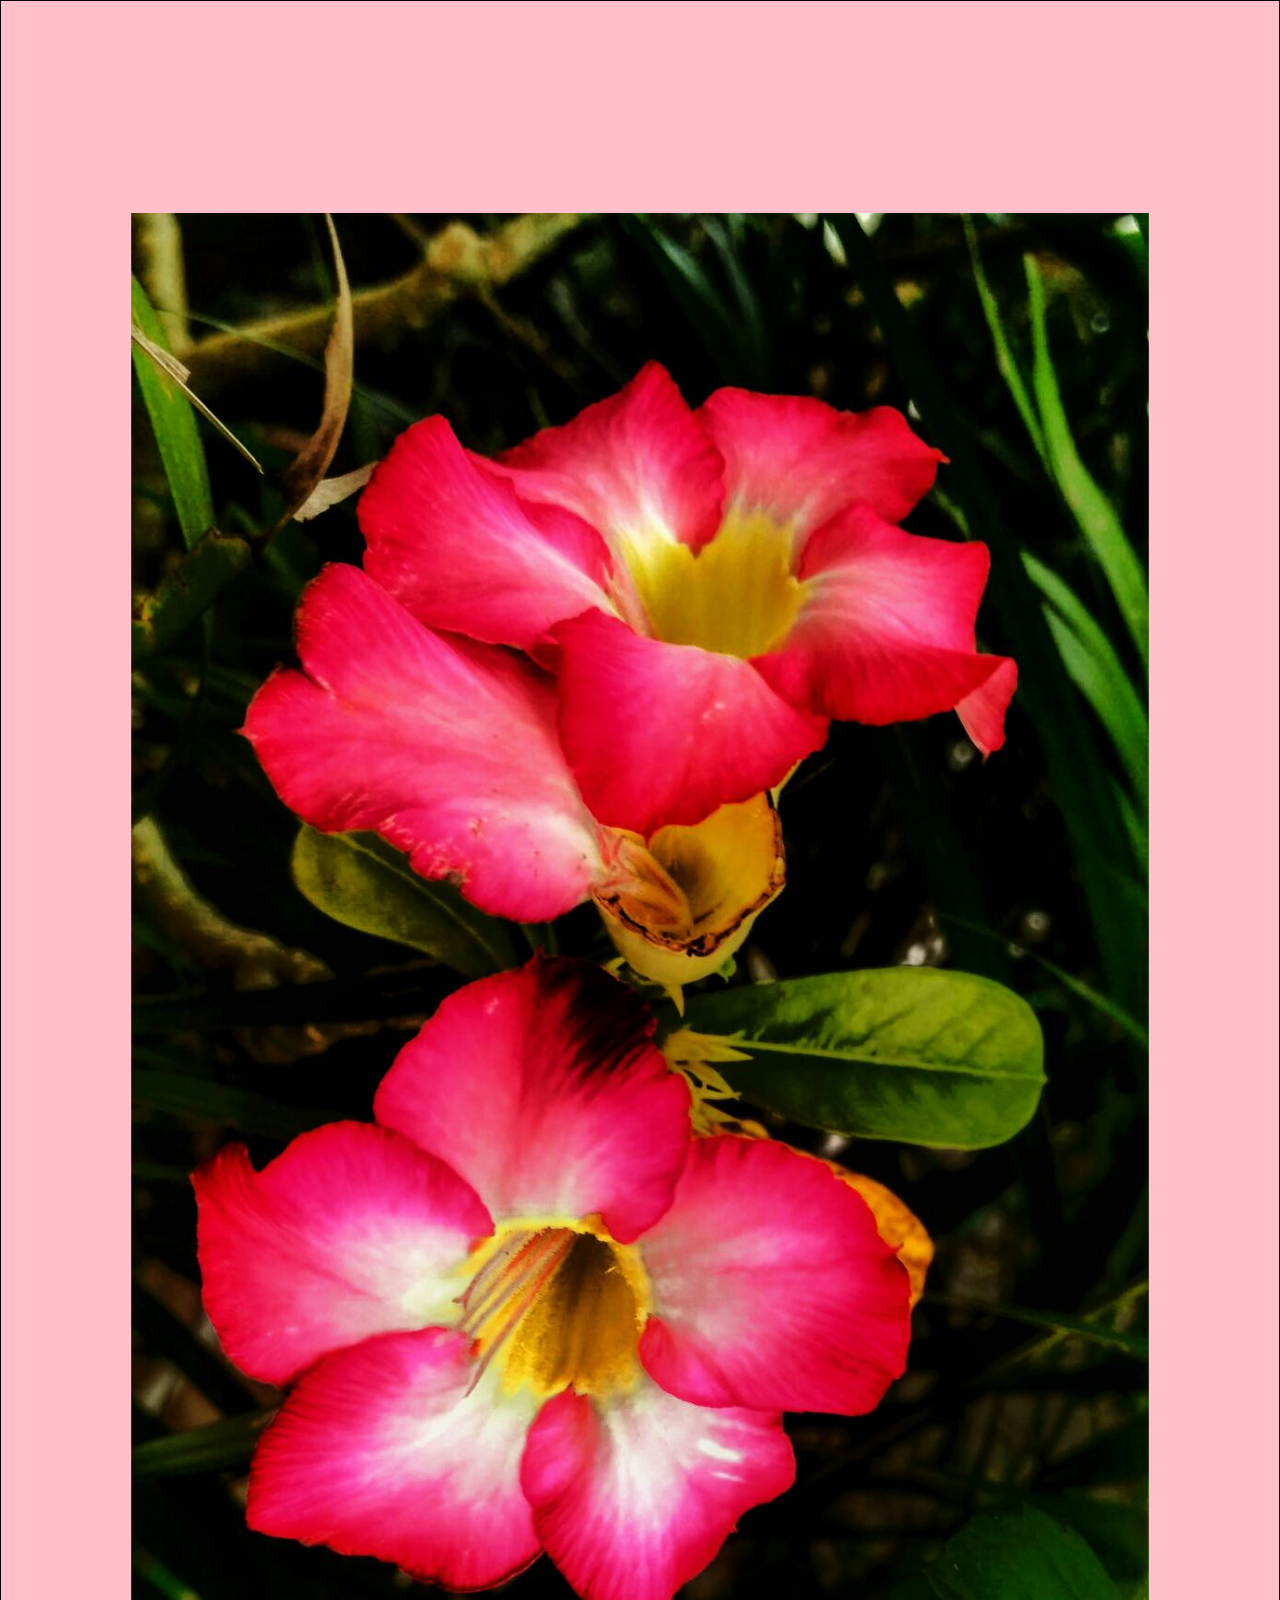
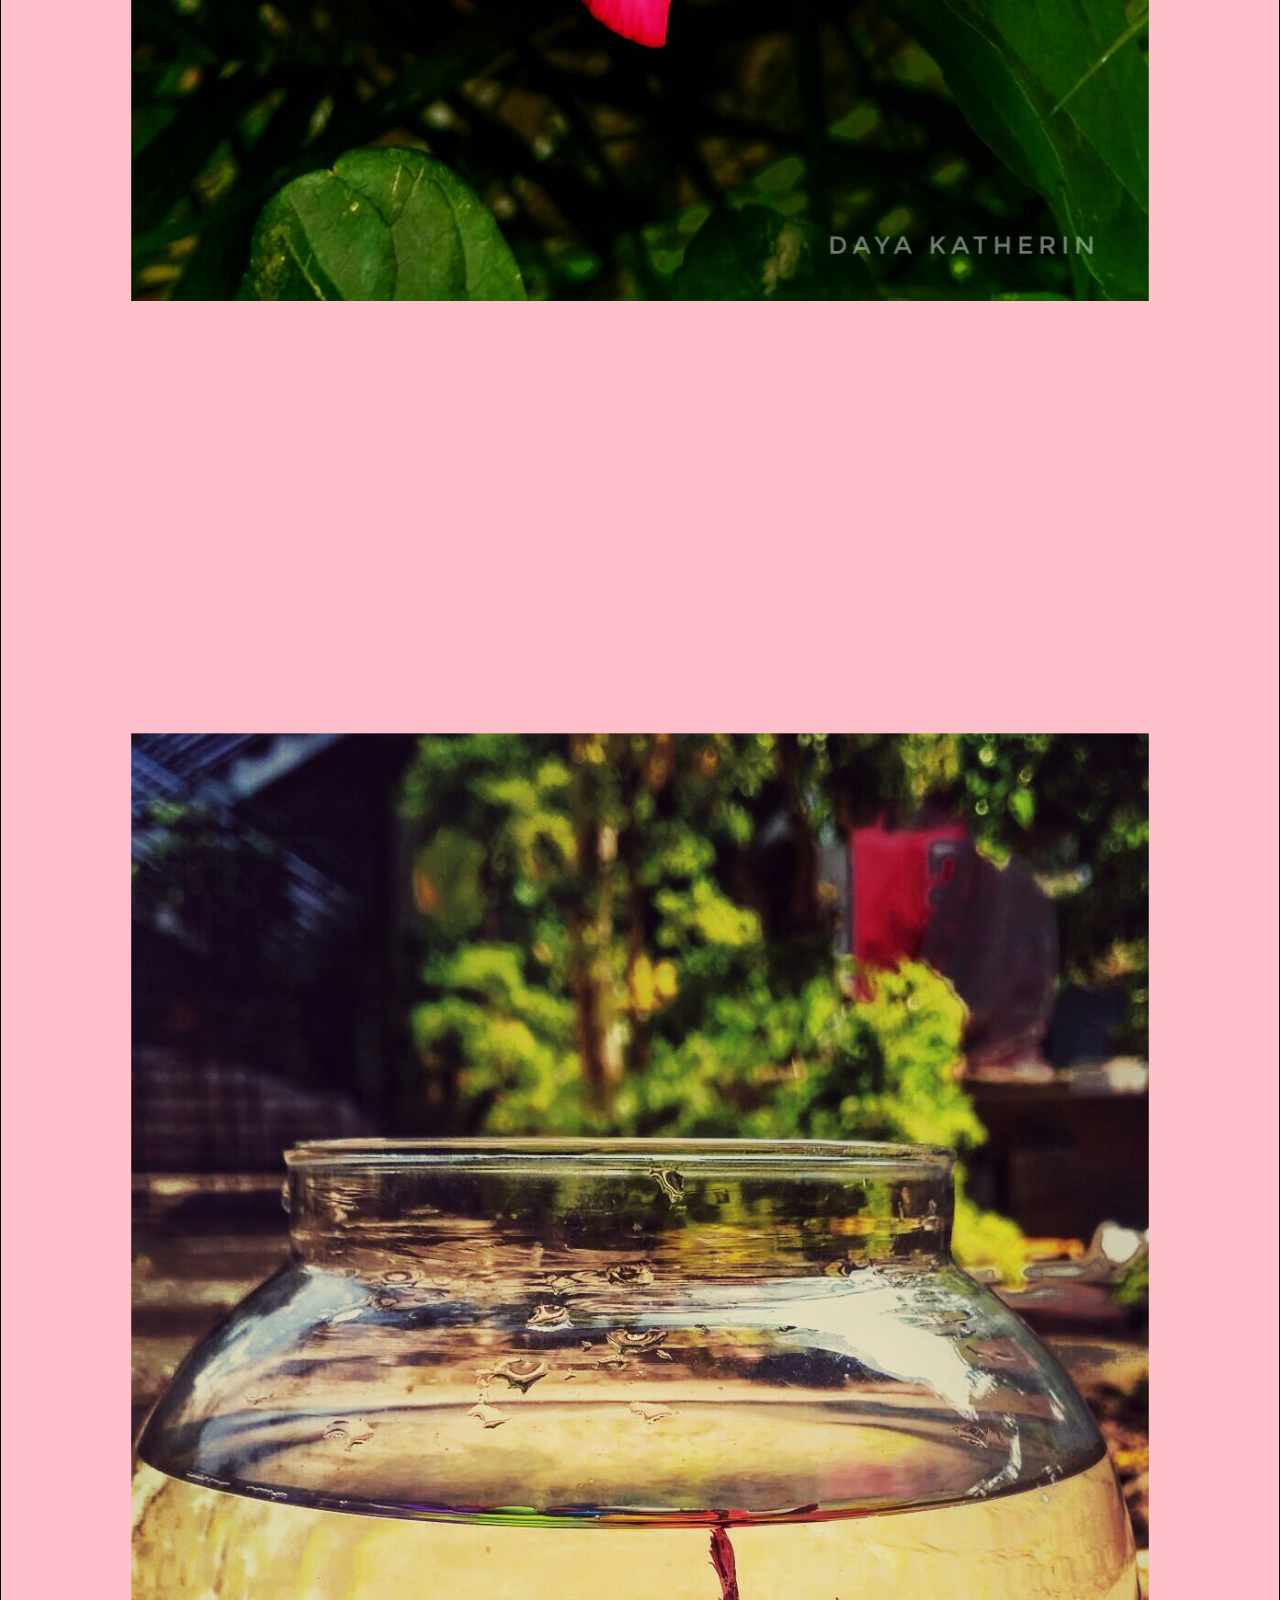
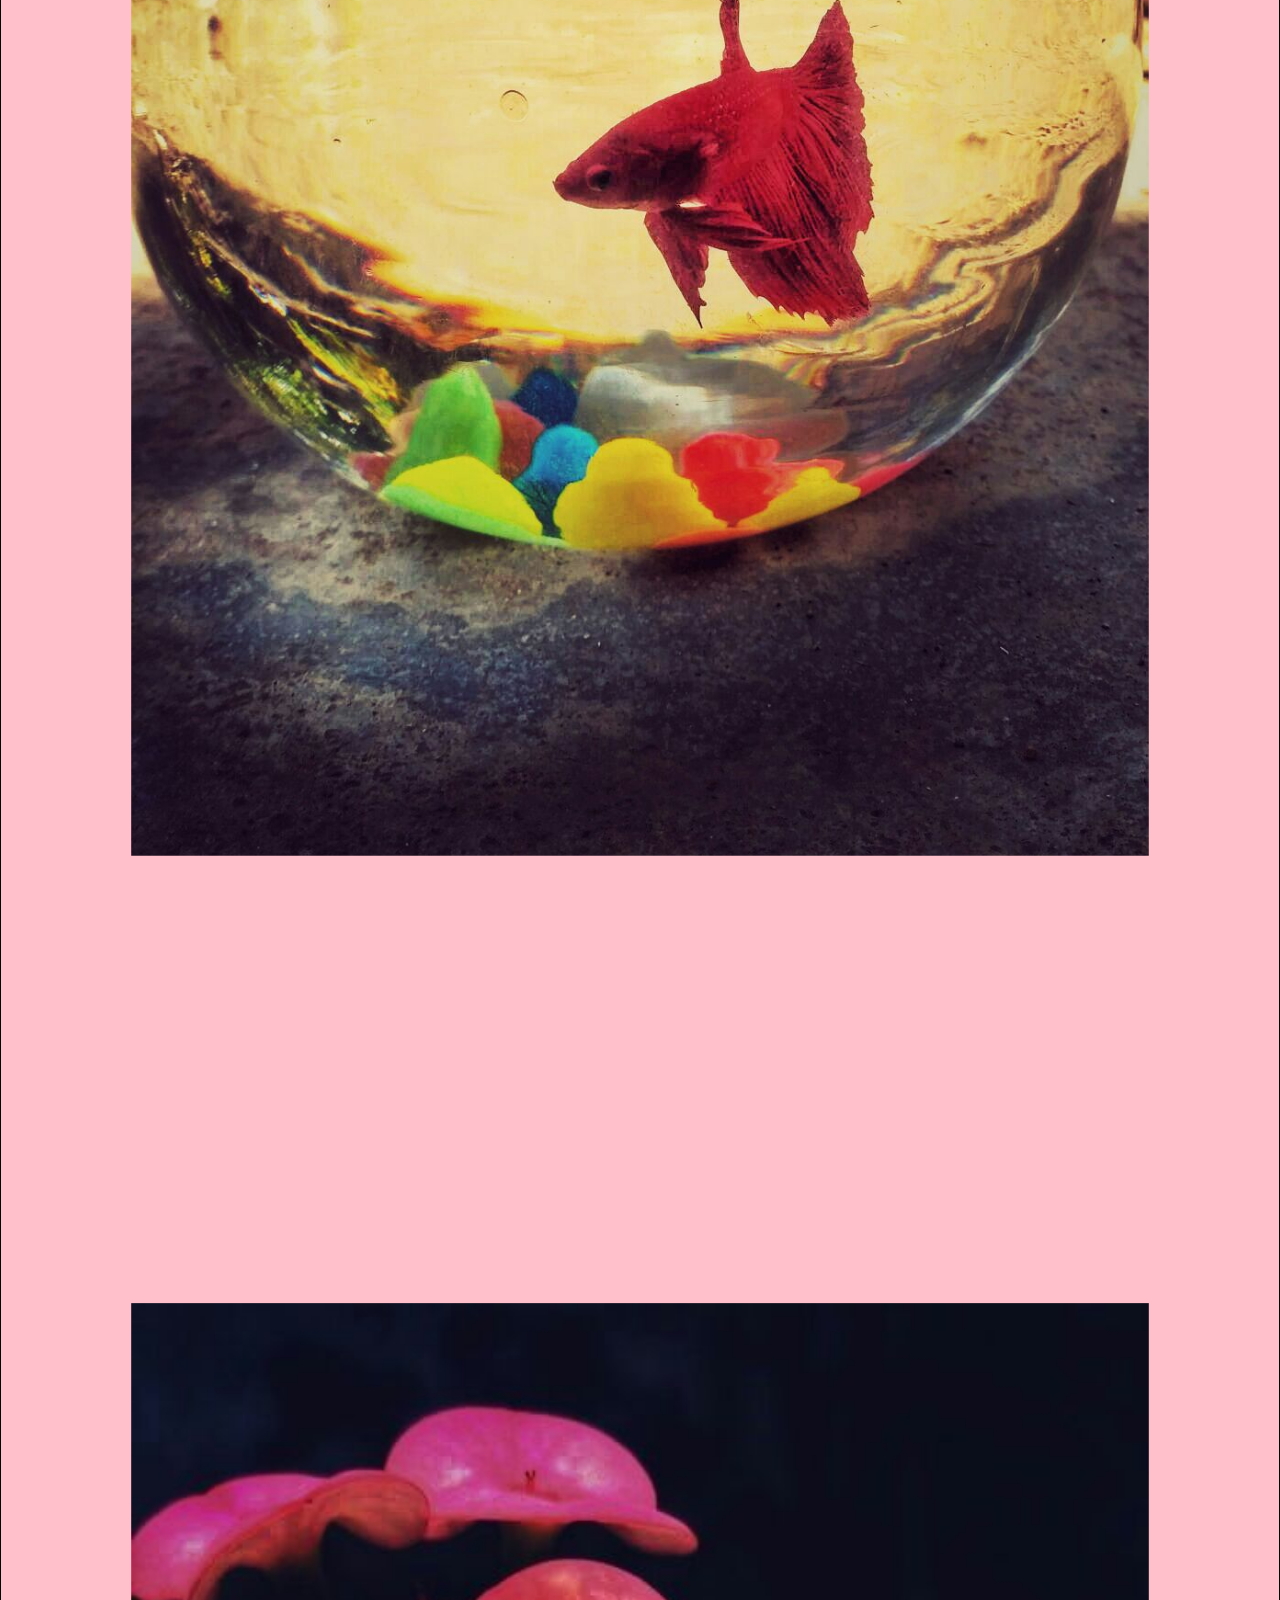
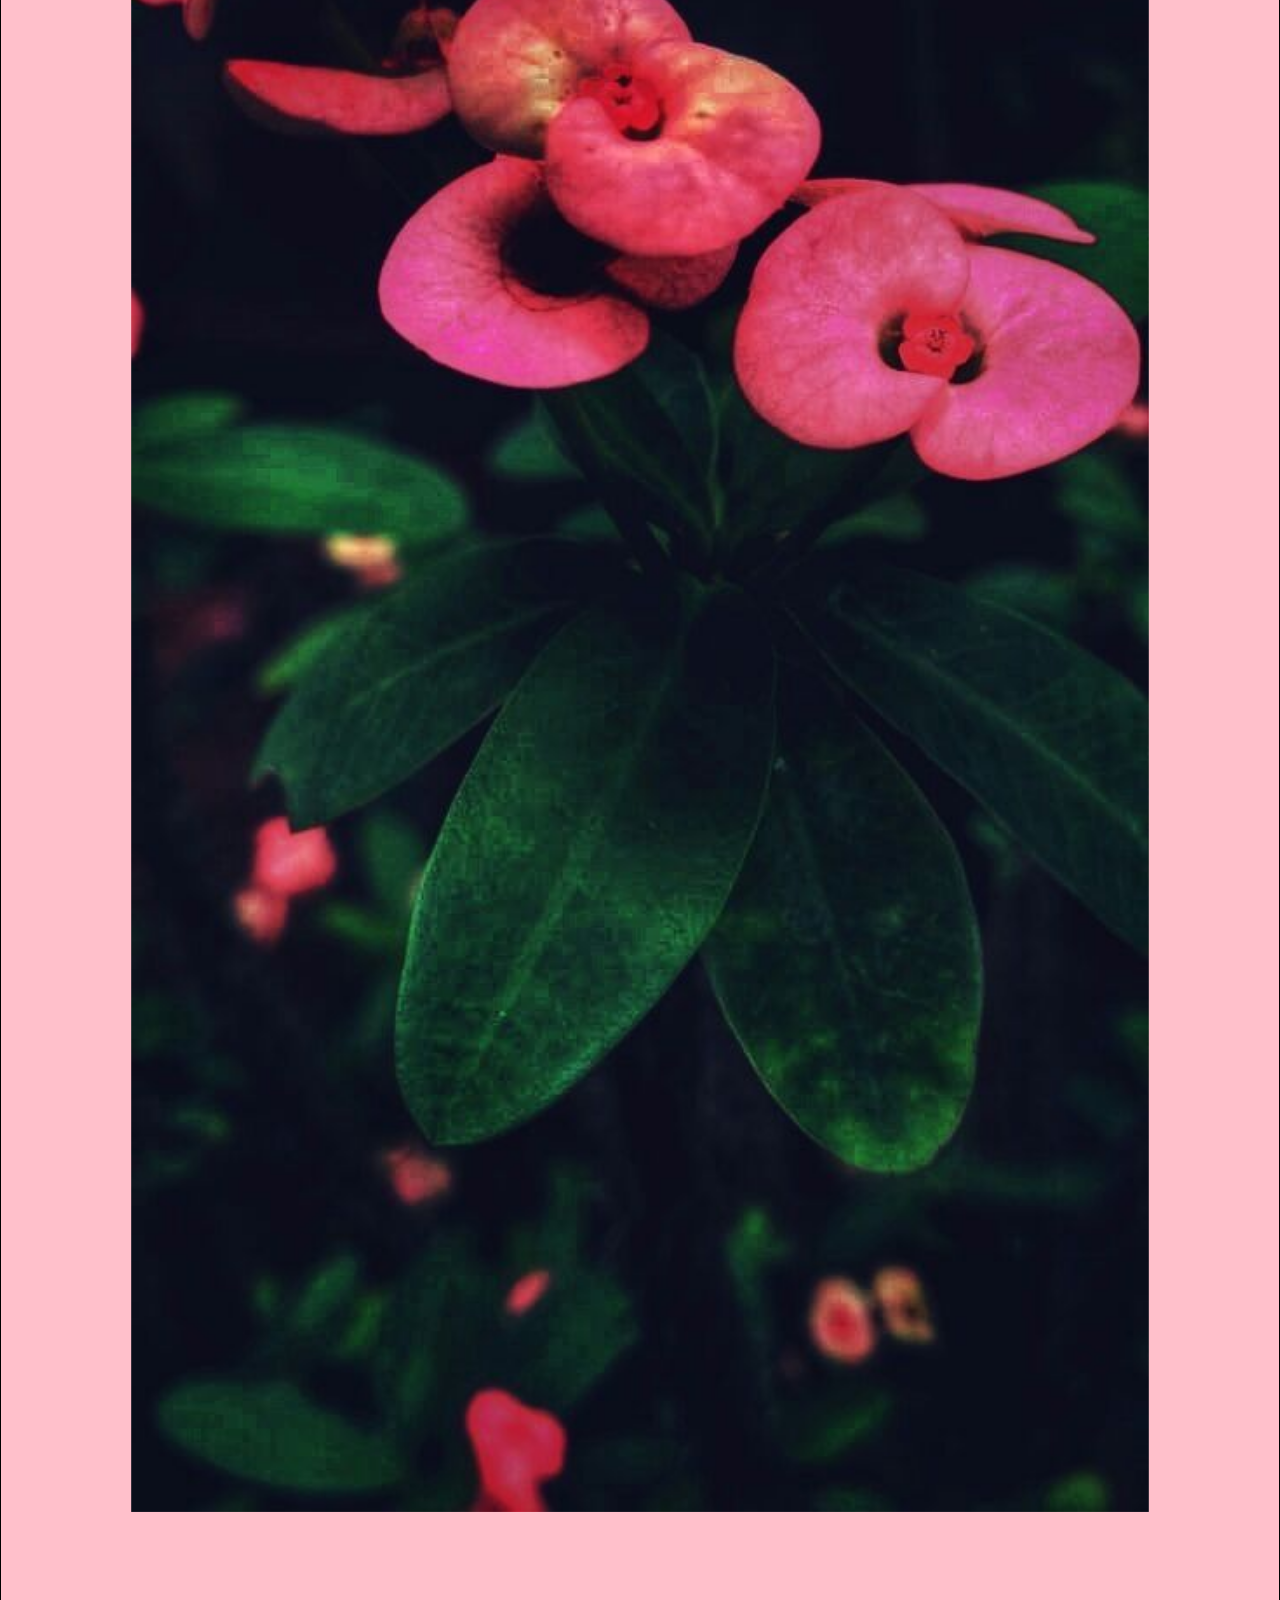
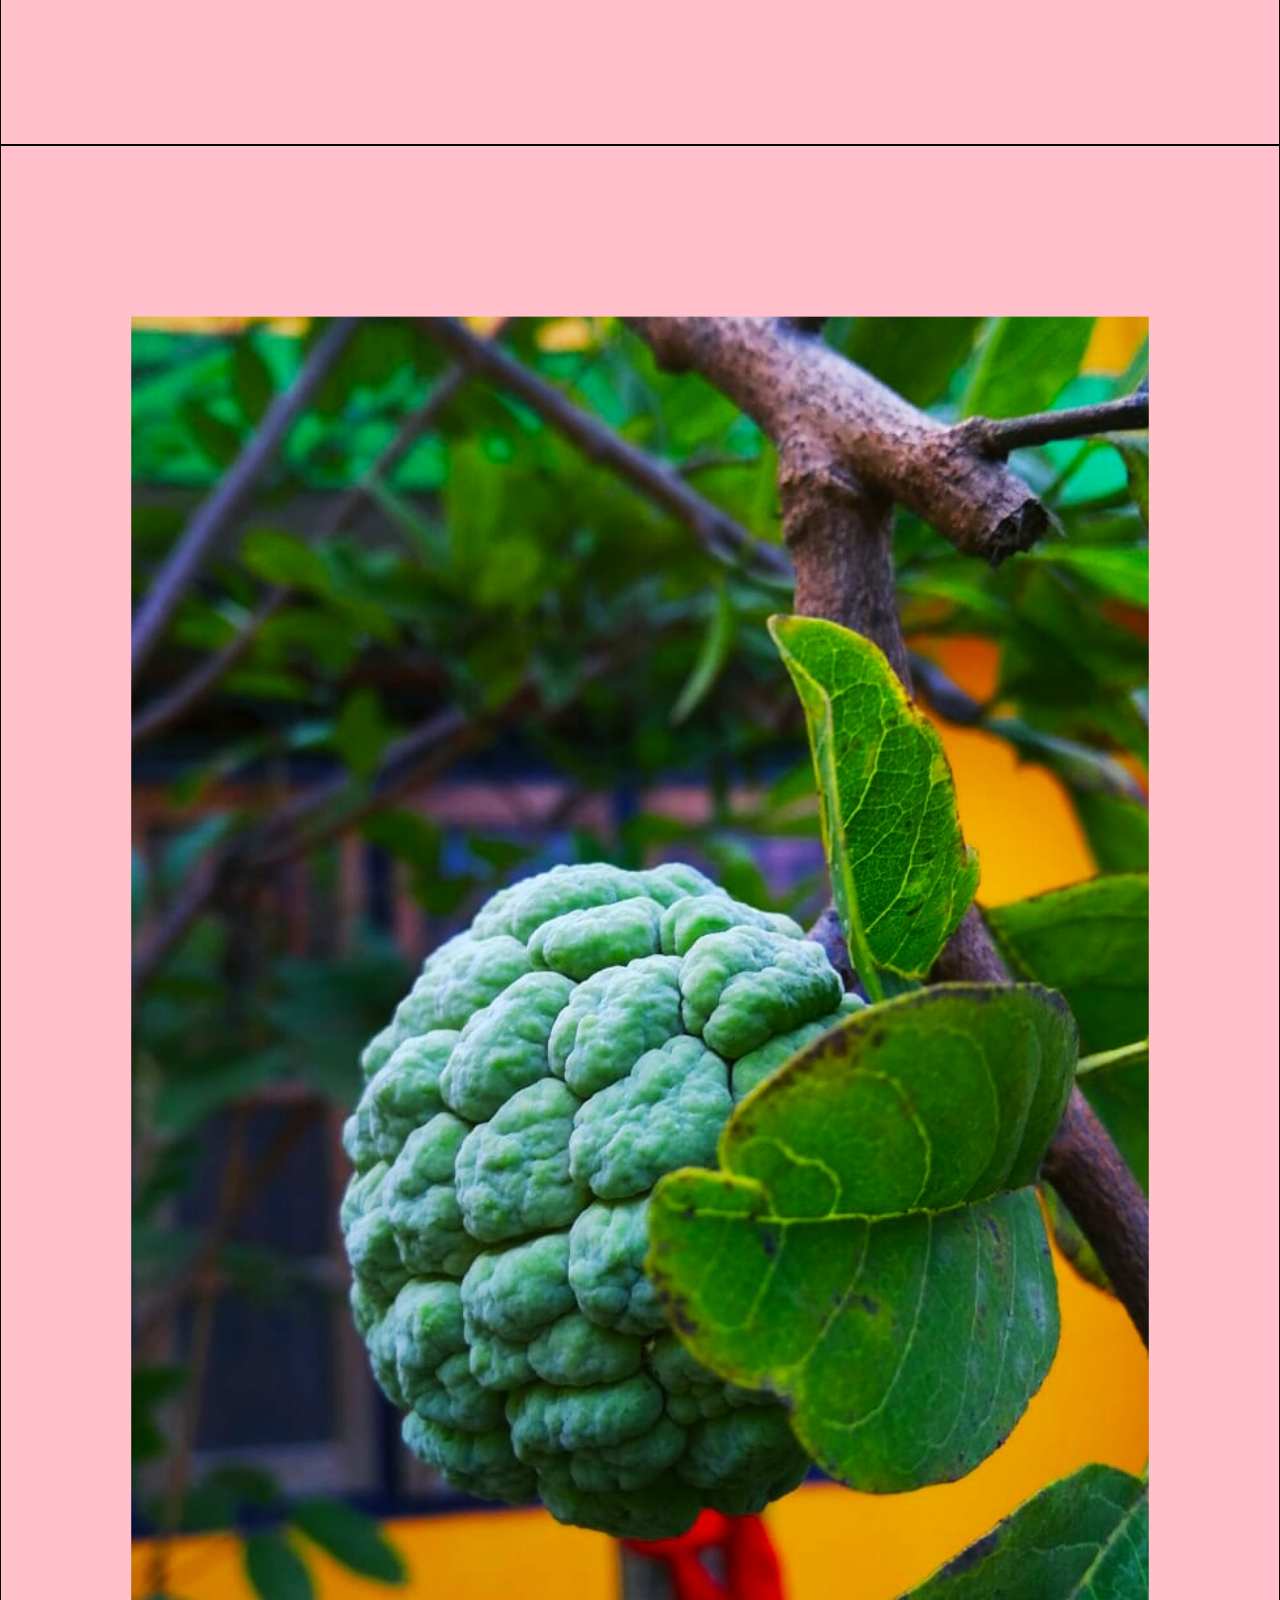
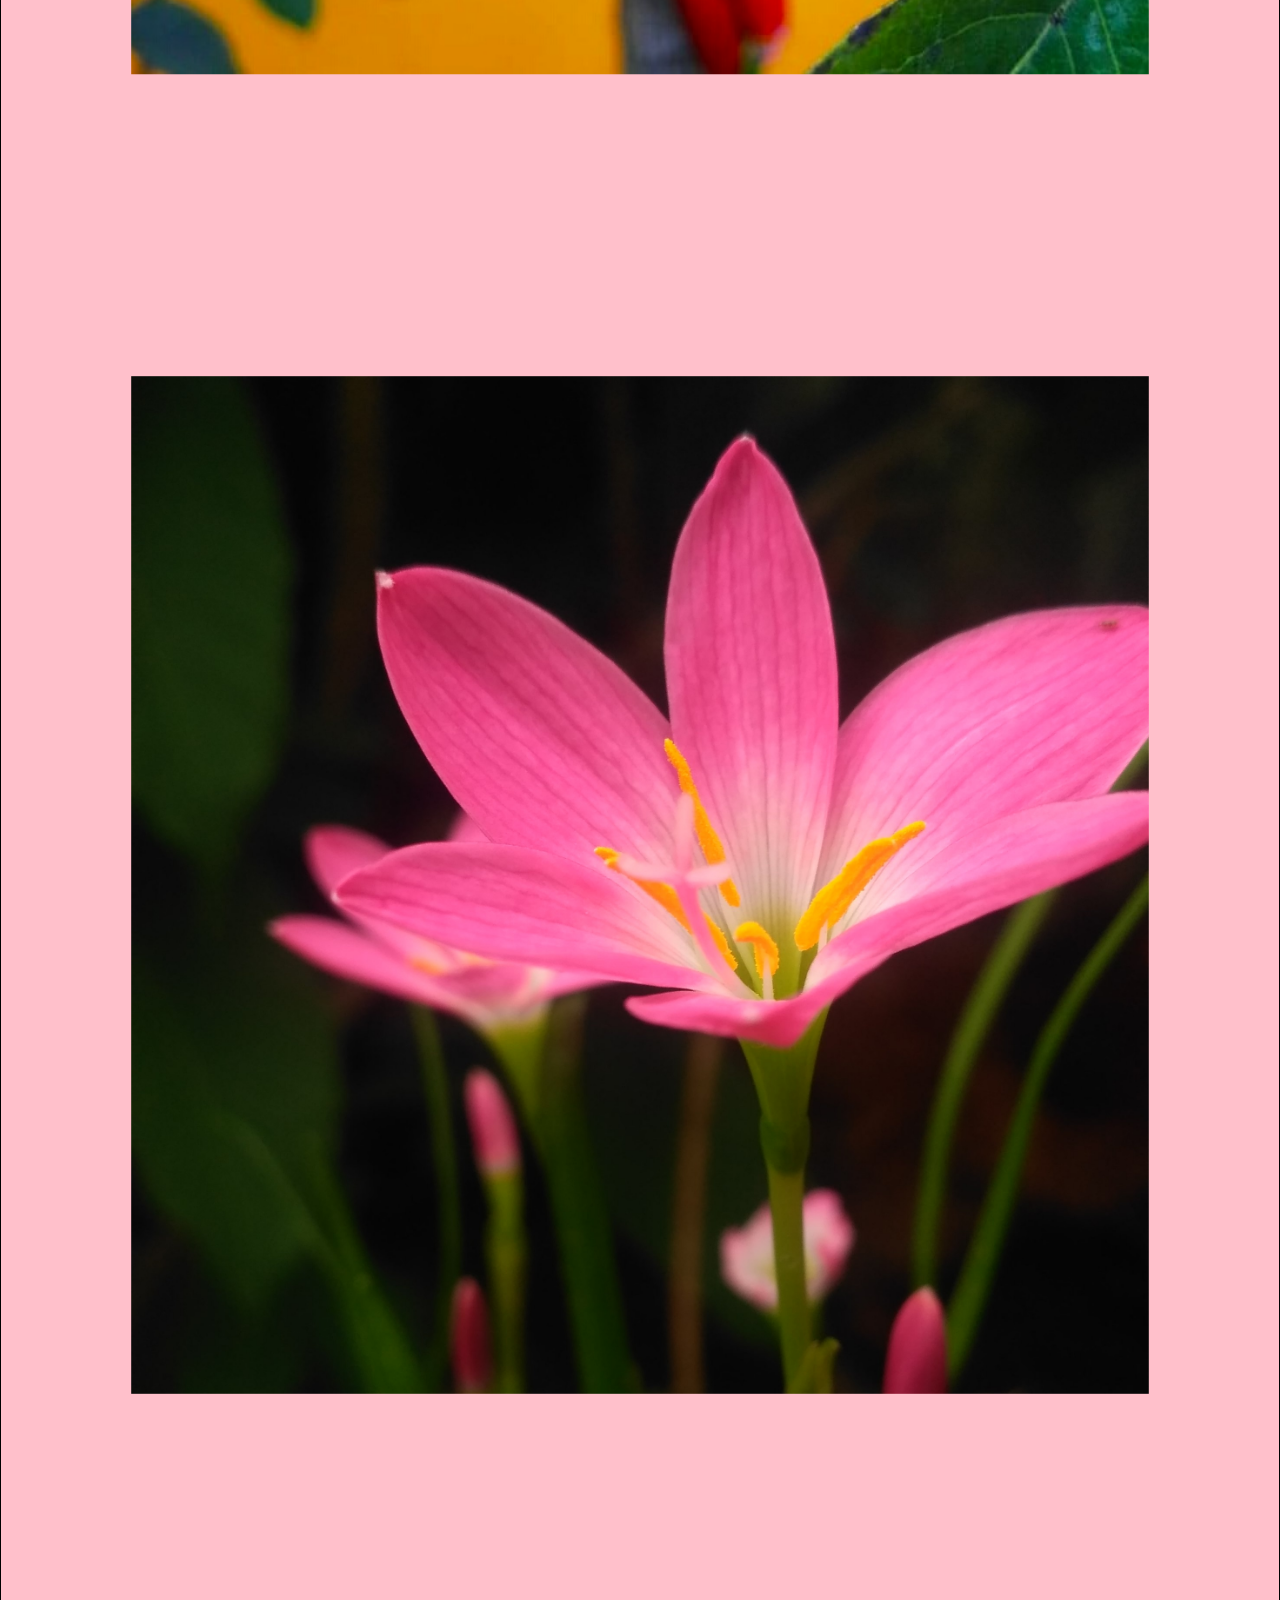
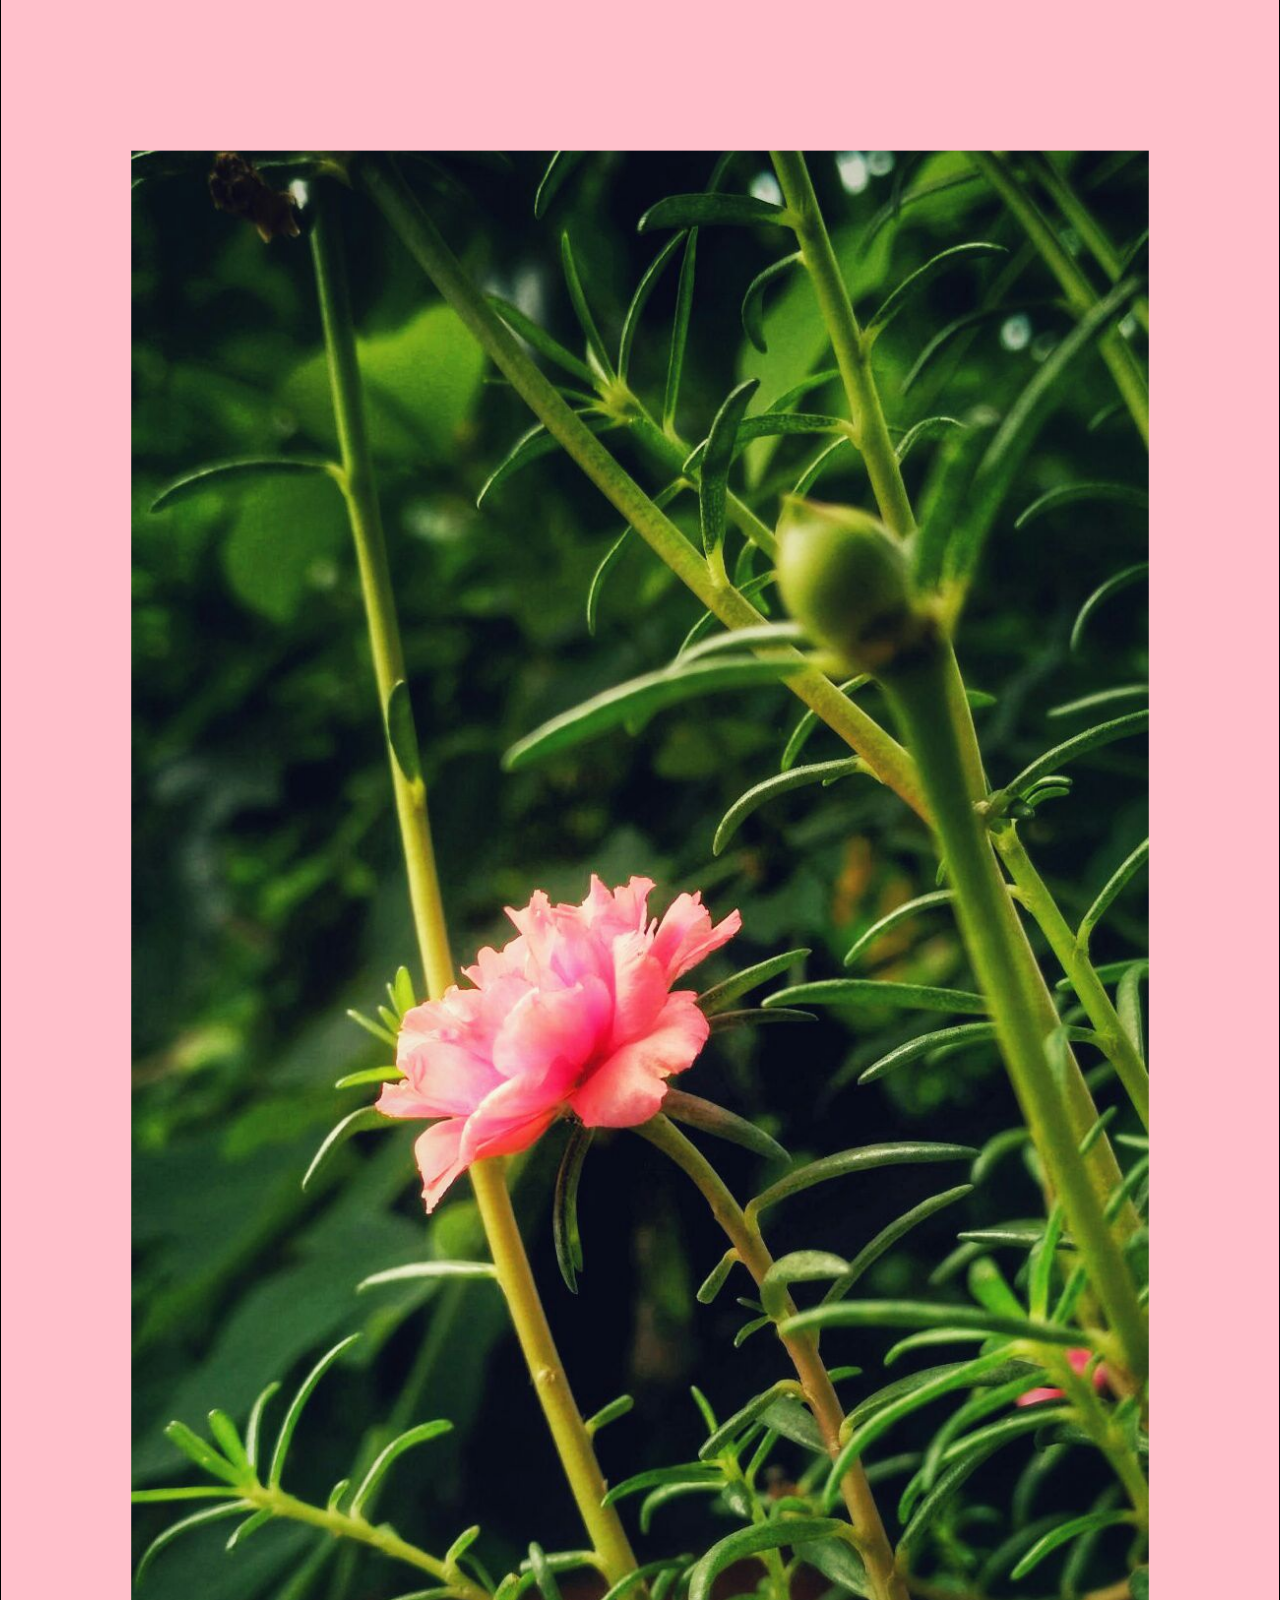
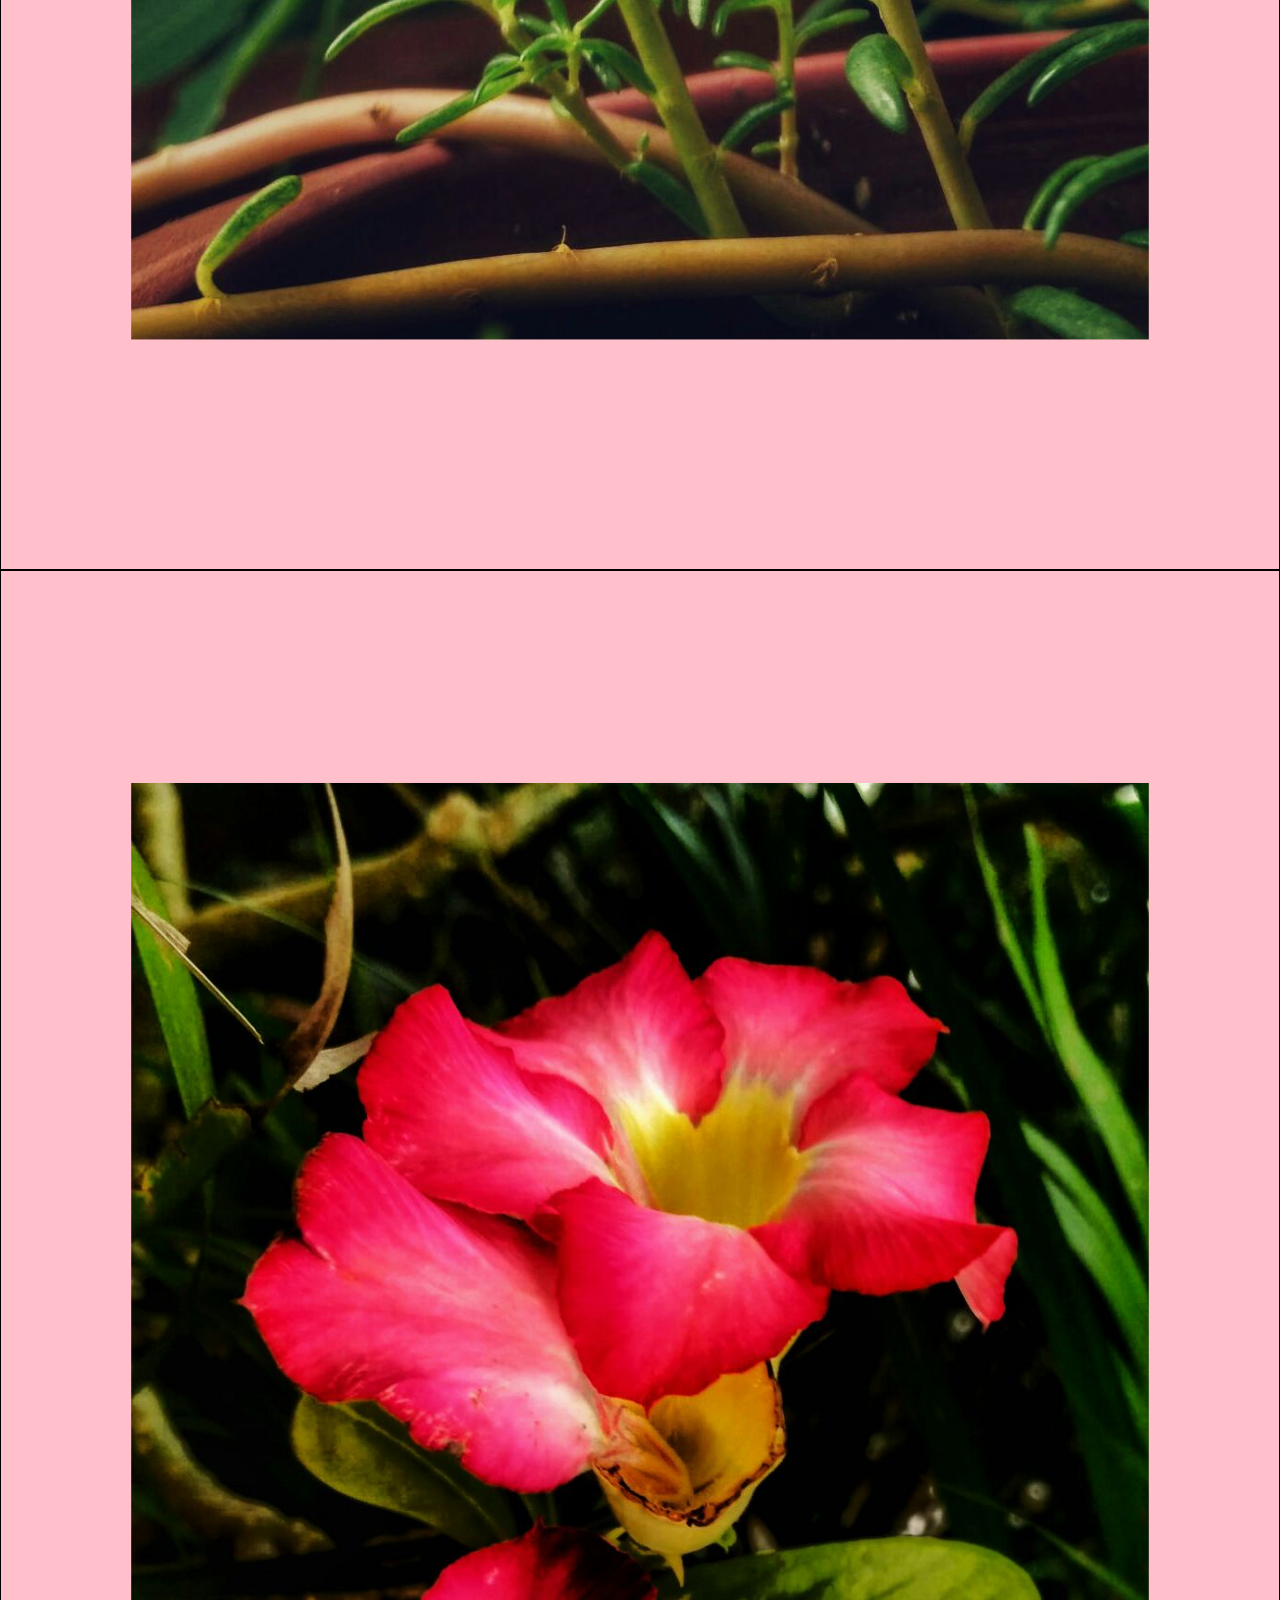
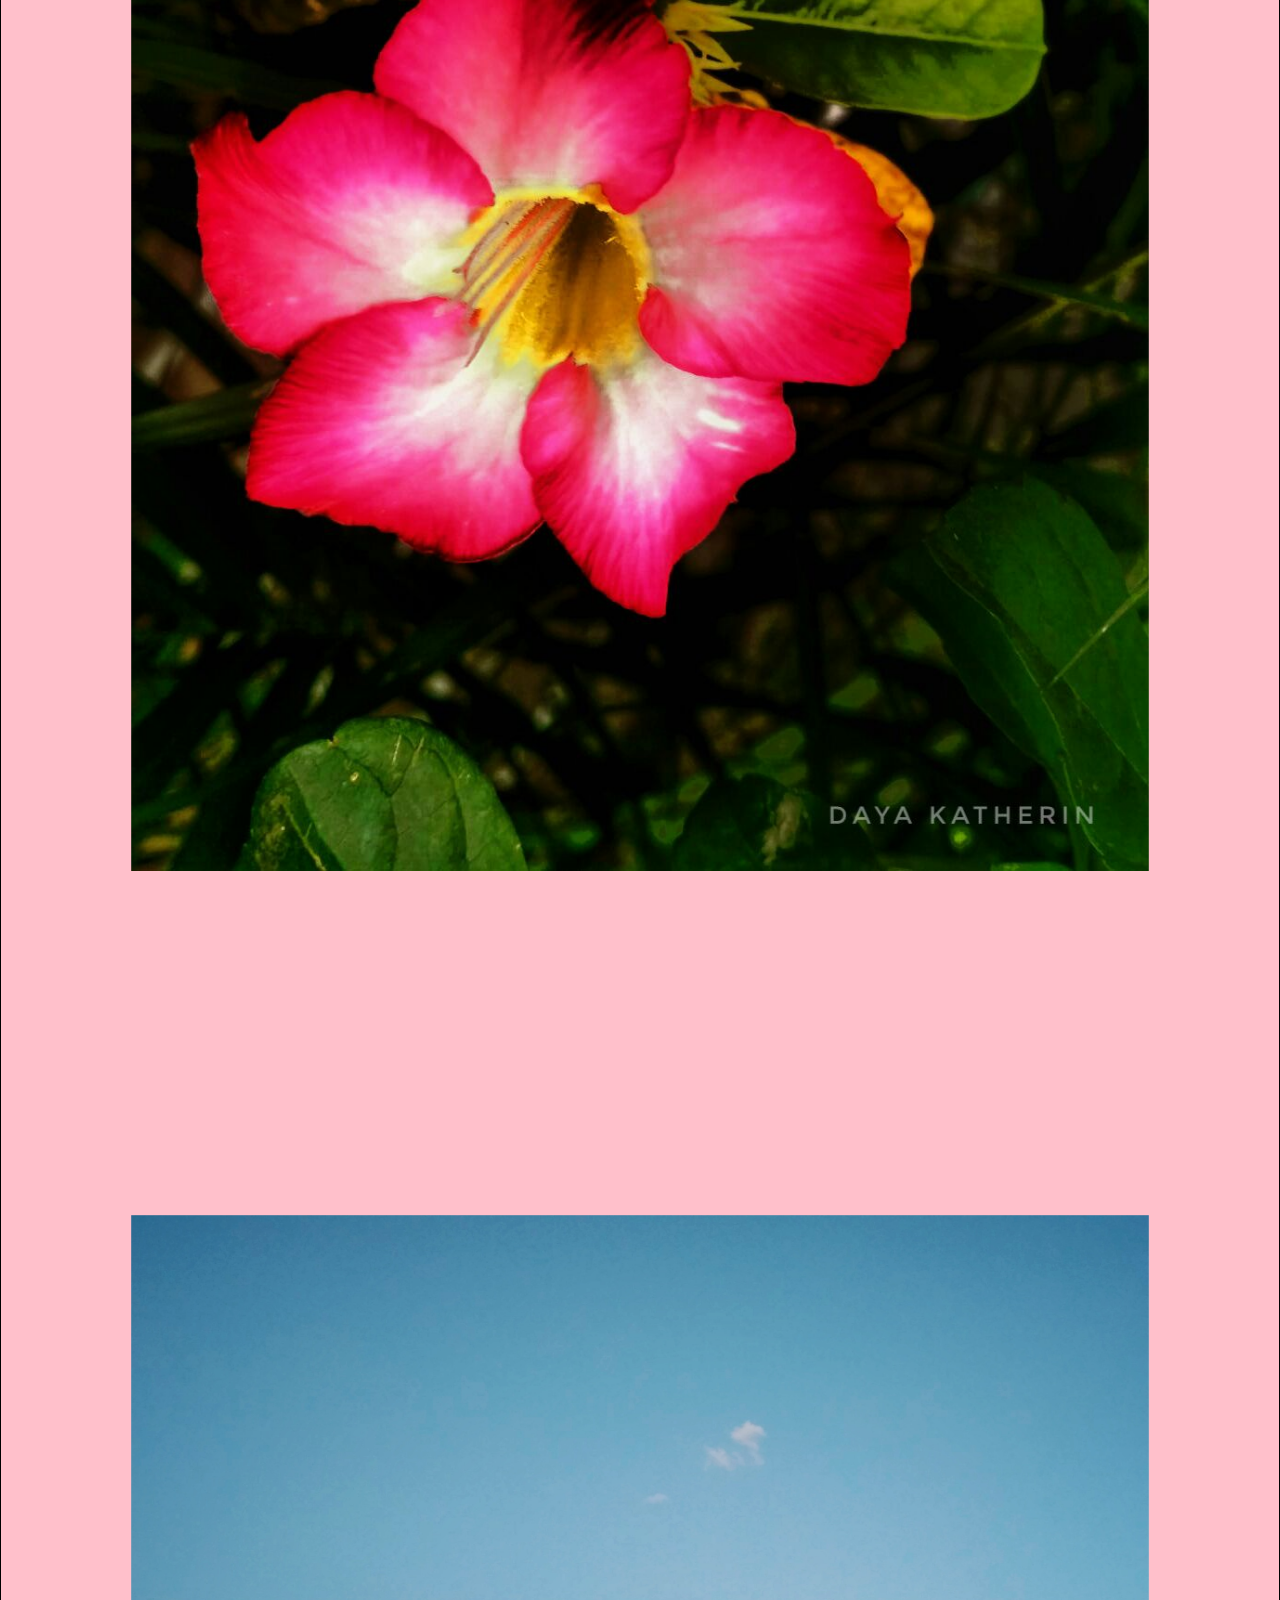
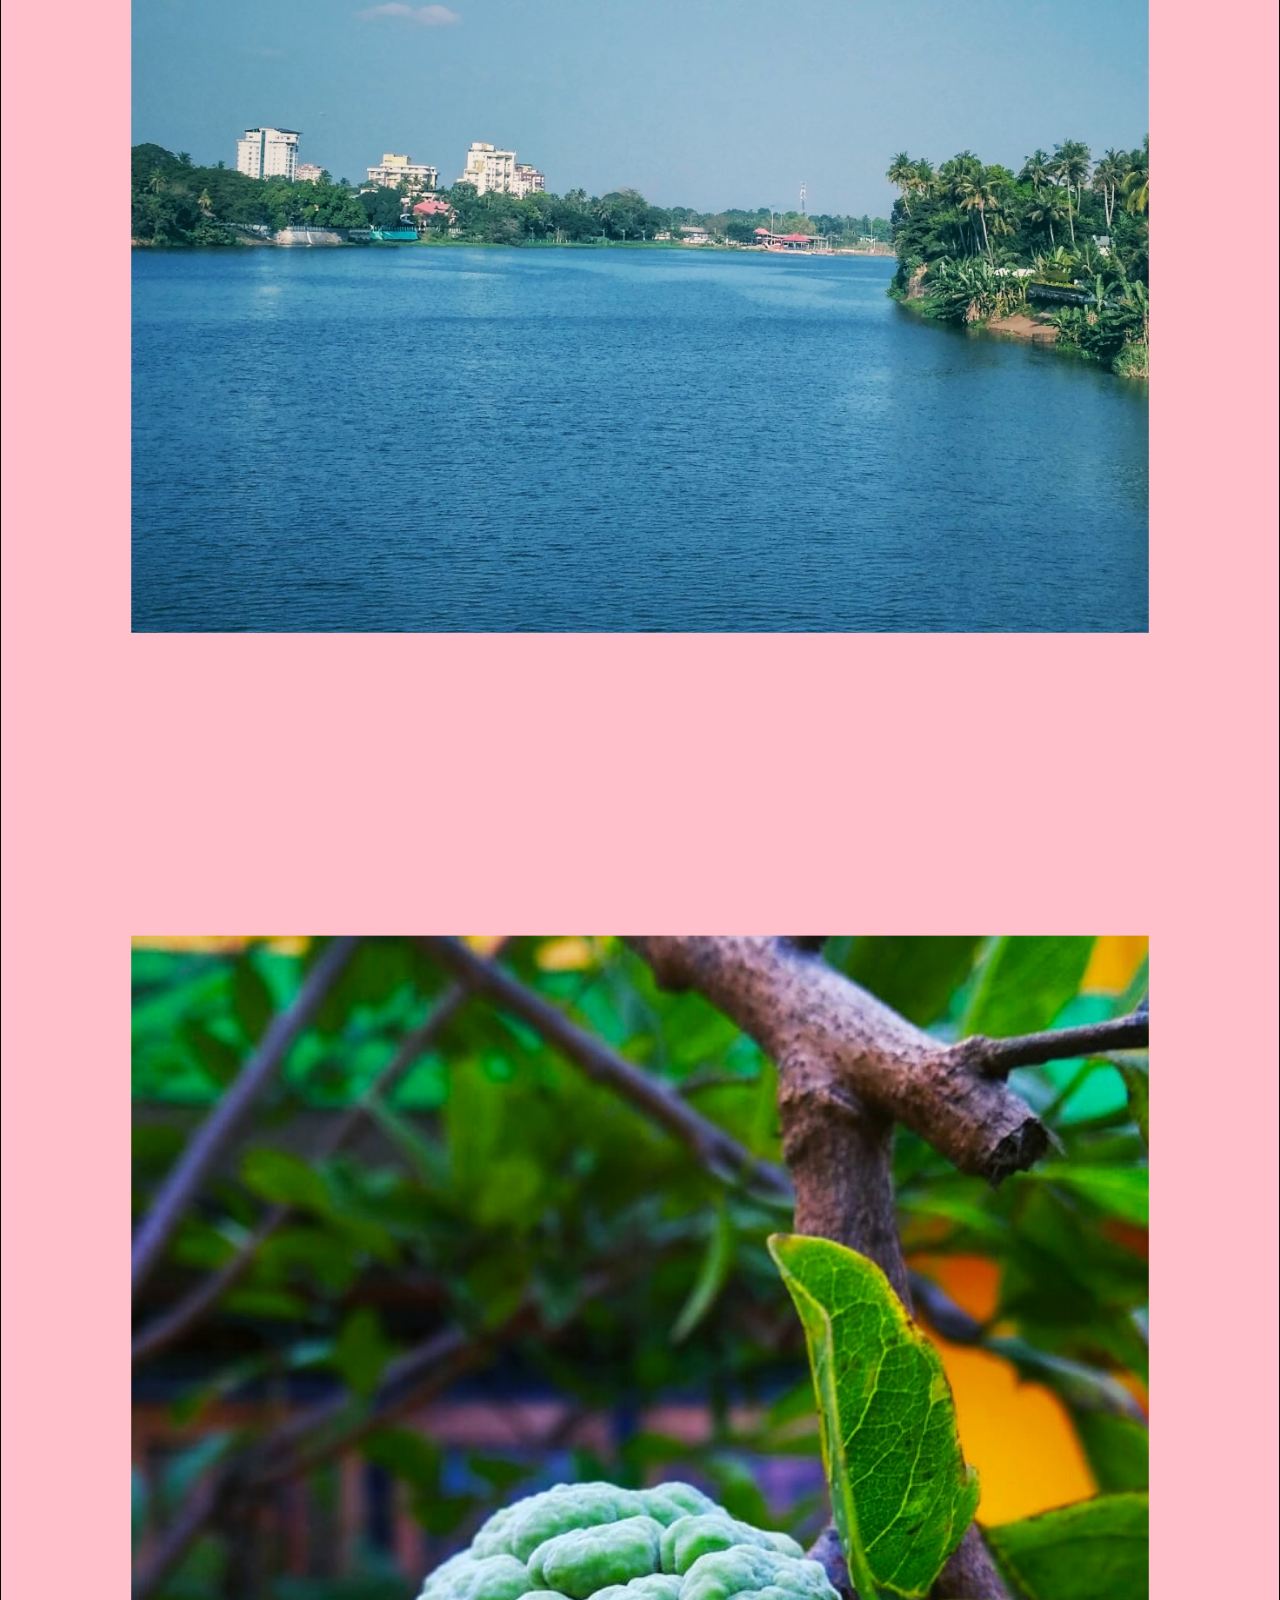
==== imagegallery/index.html @ c02437e3 "website" ====
<!DOCTYPE html>
<html>
<head>
	<meta charset="utf-8">
	<meta name="viewport" content="width=device-width, initial-scale=1">
	<title>IMAGE GALLERY</title>
	<link rel="stylesheet" href="styles.css">
</head>
<body>
<div class="container">
	<div class="section">
		<img src="pic1.jpeg" alt=""/>
		<img src="pic2.jpeg" alt=""/>
		<img src="pic3.jpeg" alt=""/>
	</div>
	<div class="section">
		<img src="fruit.jpg" alt=""/>
		<img src="rose.jpg" alt=""/>
		<img src="flower.jpeg" alt=""/>
	</div>
	<div class="section">
		<img src="pic1.jpeg" alt=""/>
		<img src="aluva.jpg" alt=""/>
		<img src="fruit.jpg" width="100">
	</div>
</div>
</body>
</html>
---- imagegallery/styles.css ----
*{
	box-sizing: border-box;
}
body{
	margin: 0;
}
h1{
	margin: 0;
}
.container{
	background-color: lightblue;
	display: flex;
    flex-wrap: wrap;
}
.section{
	background-color: pink;
	border: 1px solid black;
	padding: 0px 3px;
	flex :25%;
}
img{
	width:100%;
	margin:1px 0;
	transform: scale(0.8);
	transition: 2s ease-in-out;
}
img:hover{
	transform: scale(1.1) rotate(-45deg);
}
@media(max-width: 991px){
	.section
	{
		flex: 33.3333%;
	}
	}
@media (min-width:767px){
	.section{
		flex: 50%;
	}
}
@media (min-width:567px){
	.section{
		flex: 100%;
	}
}
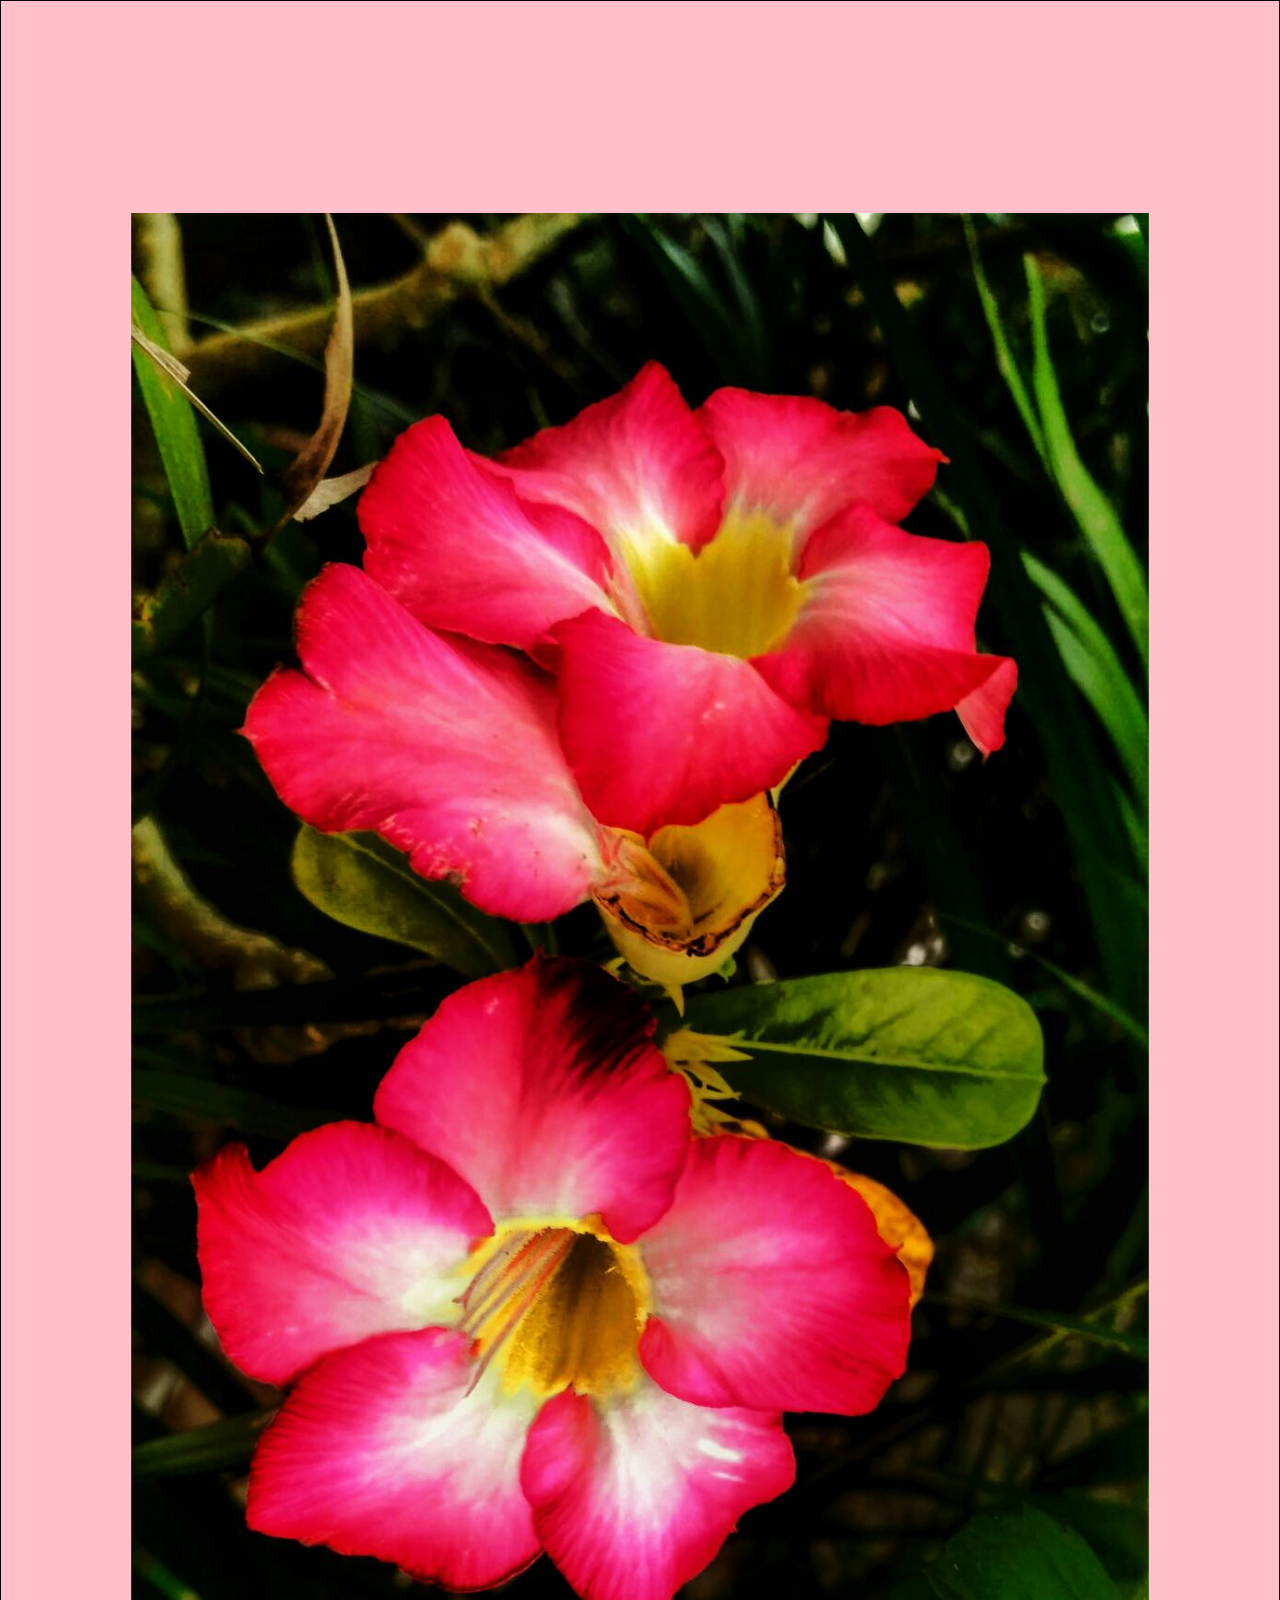
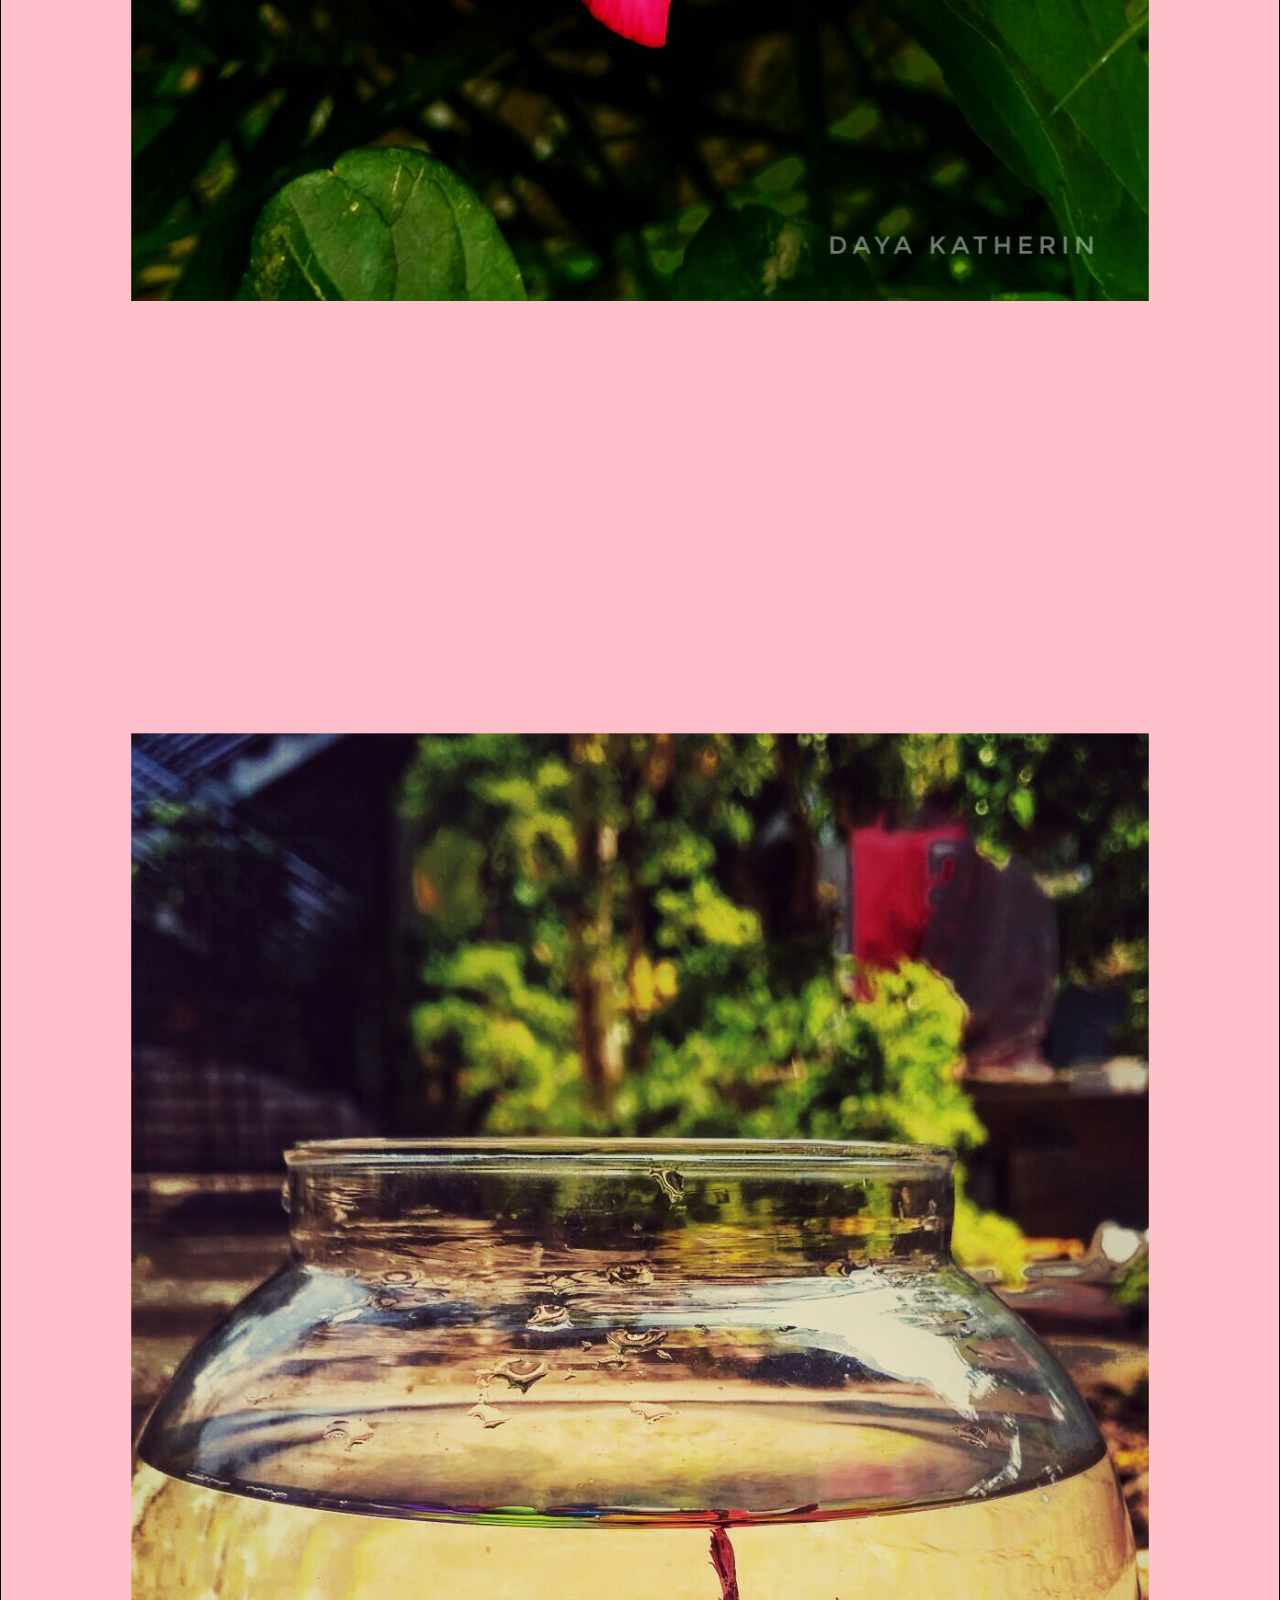
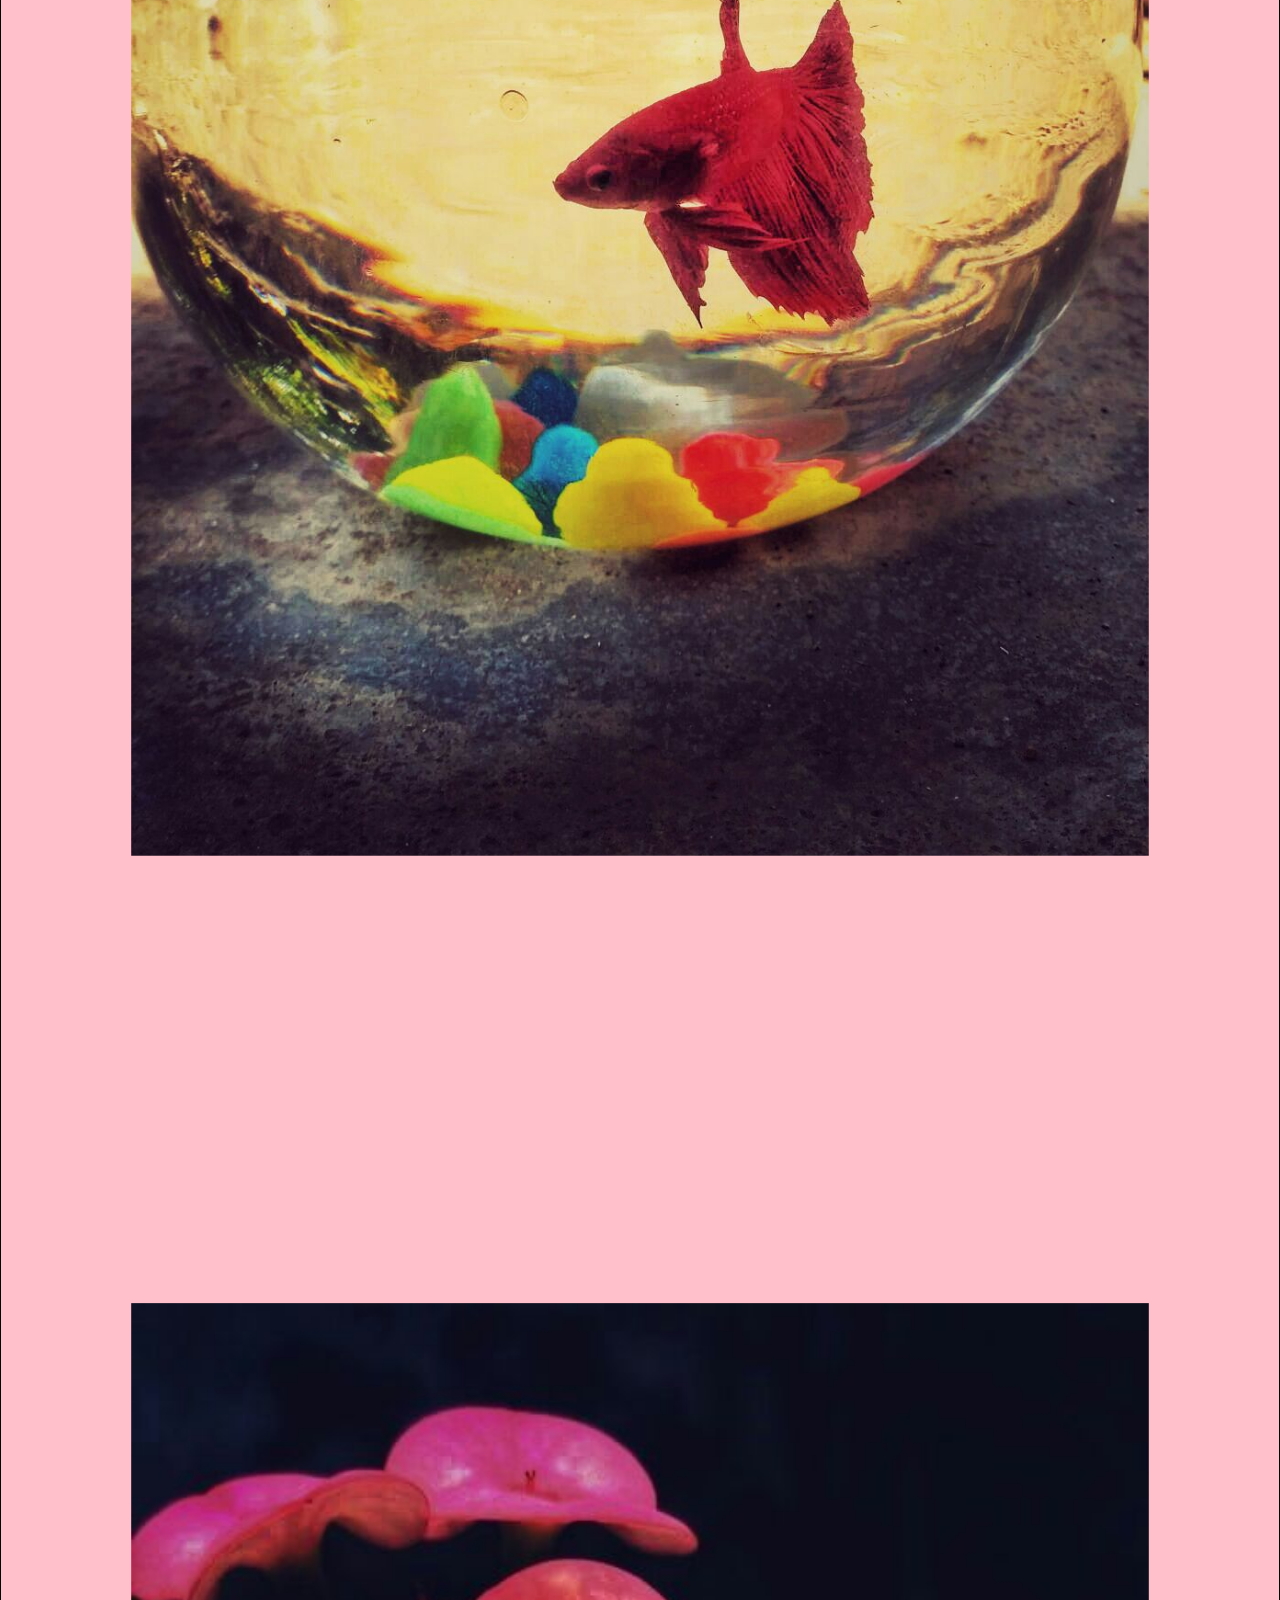
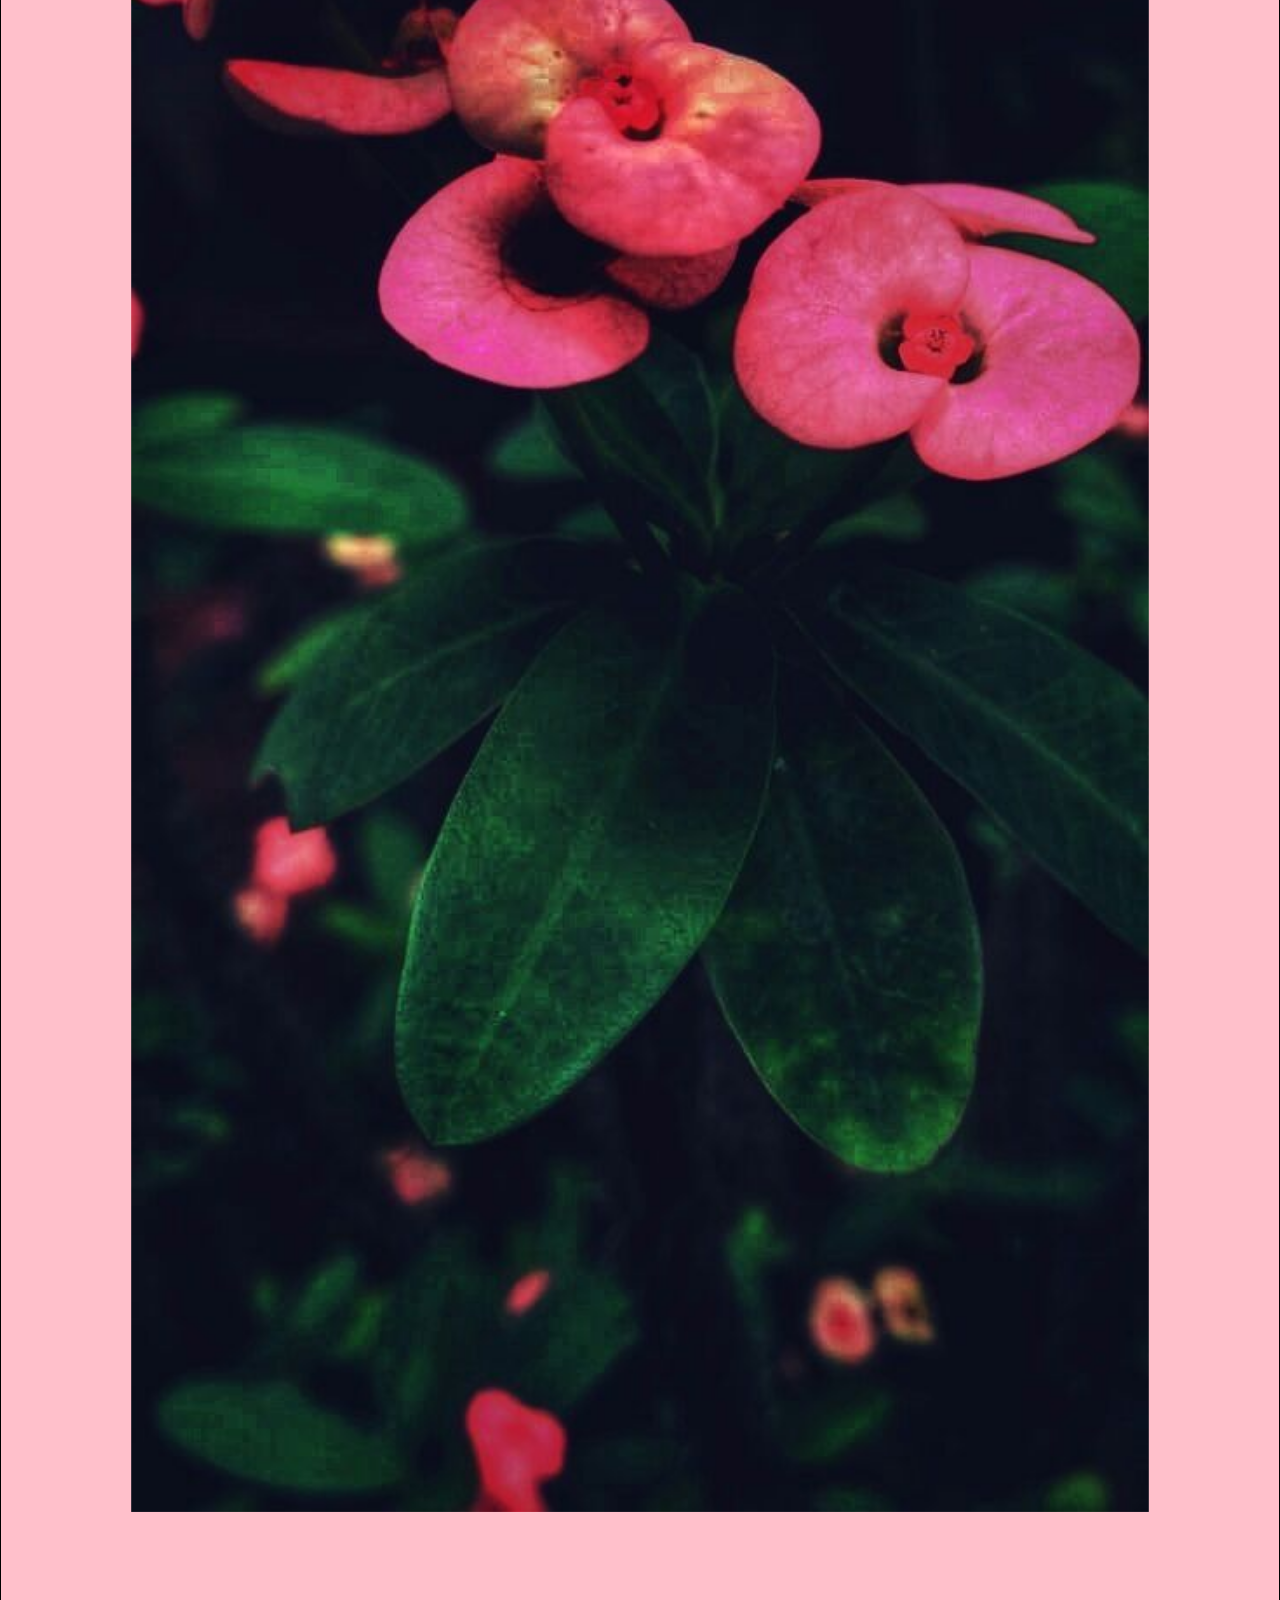
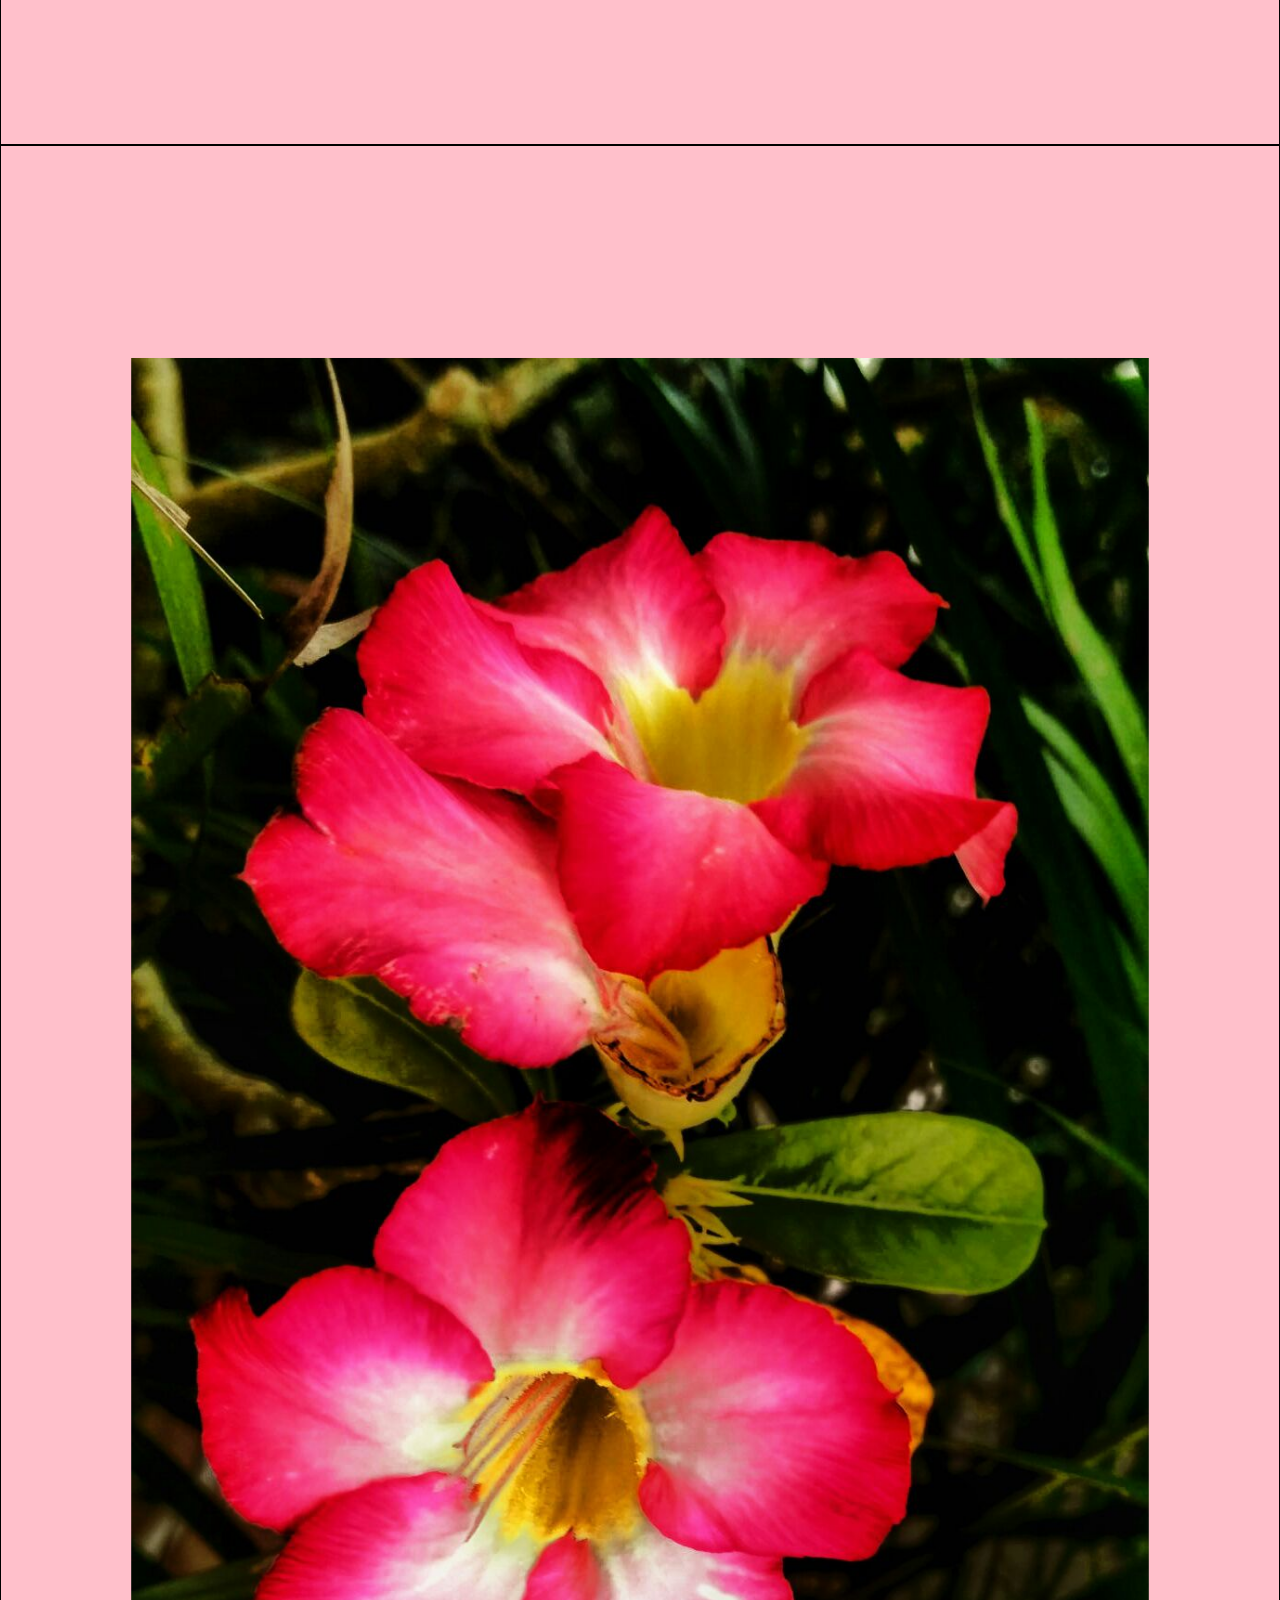
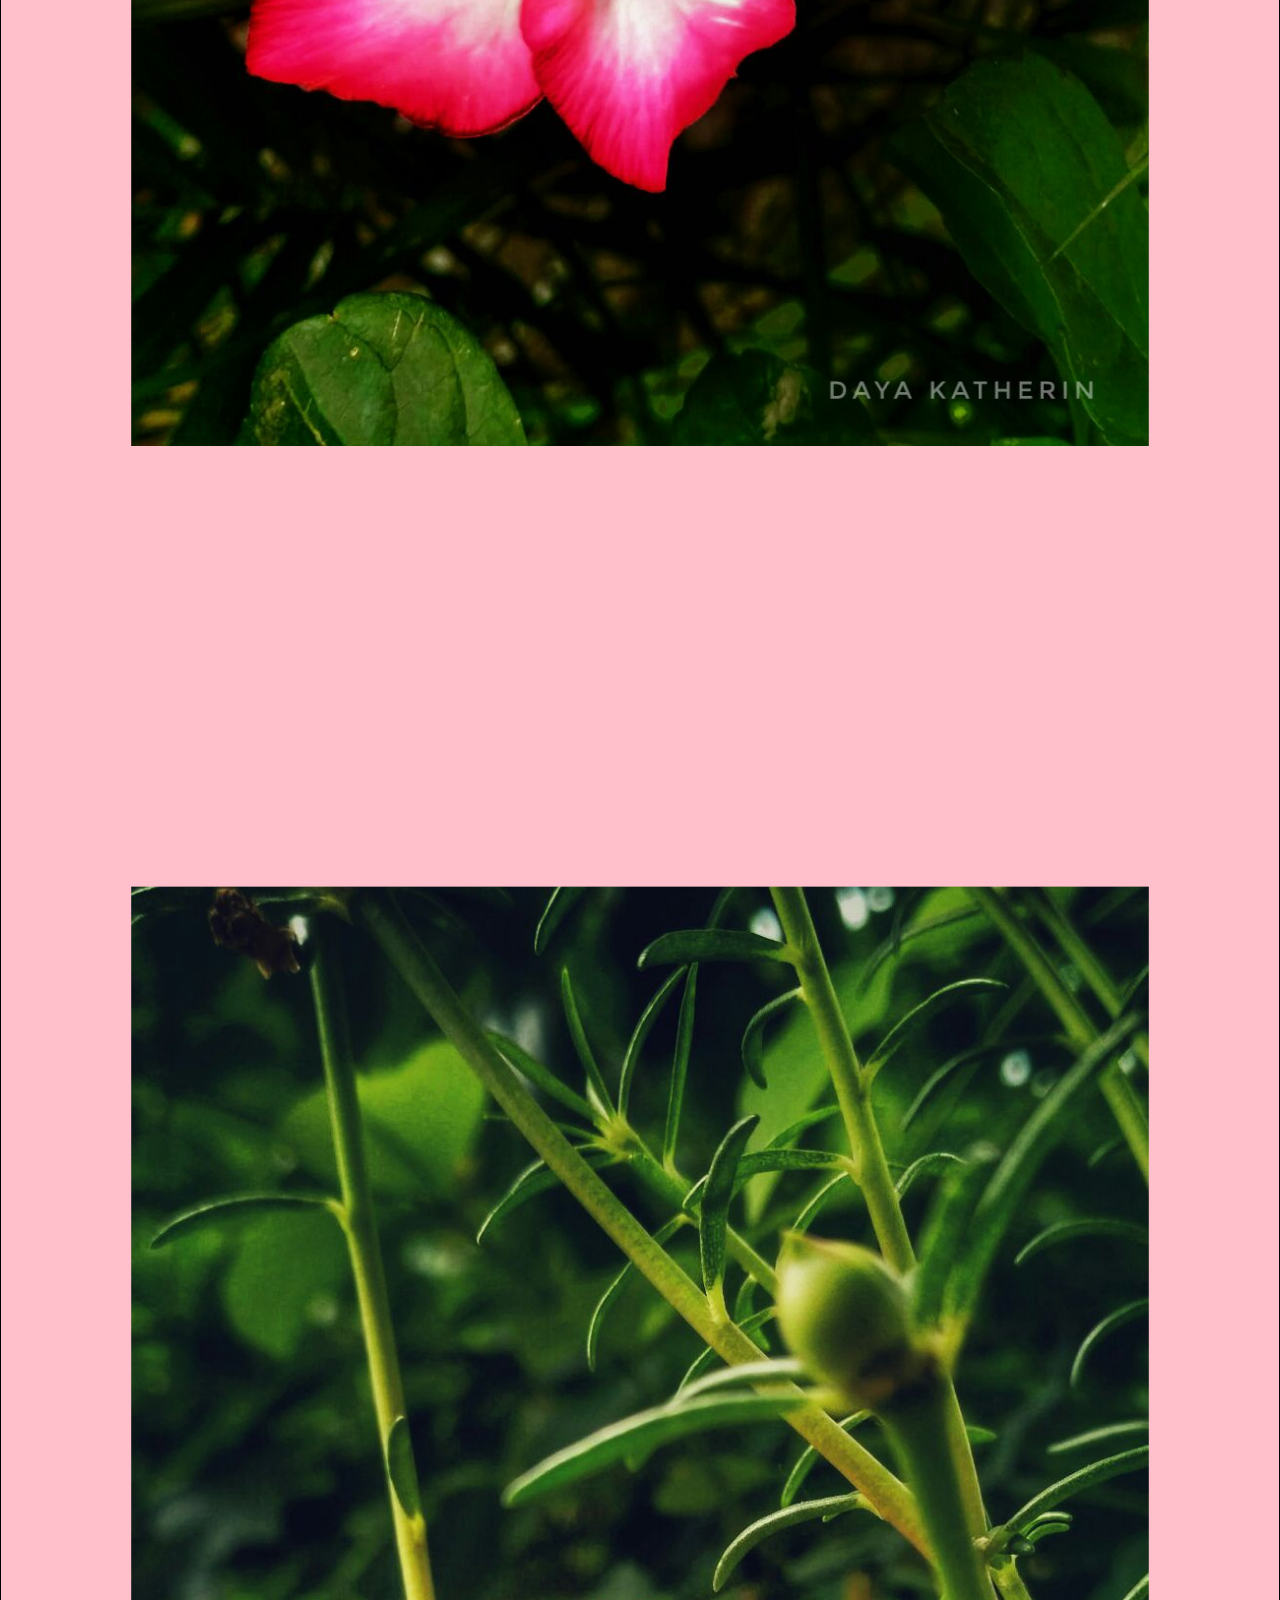
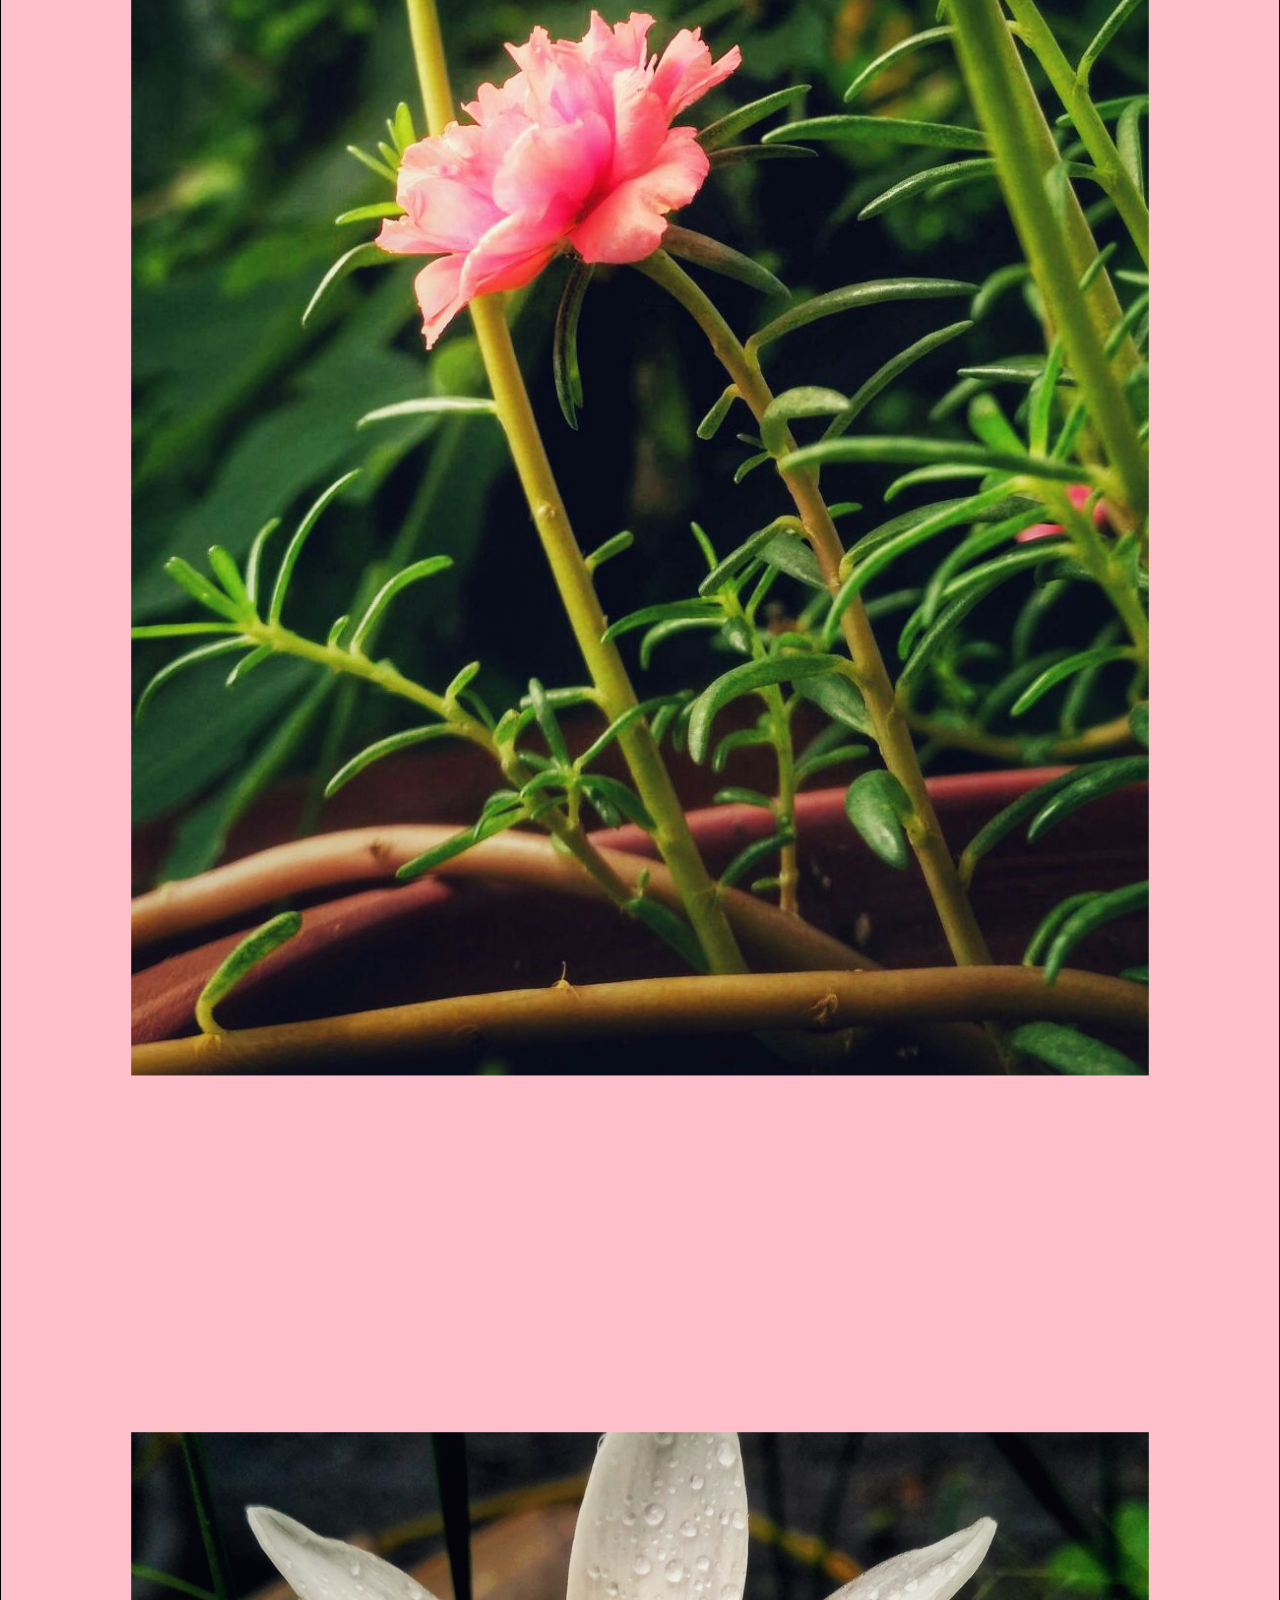
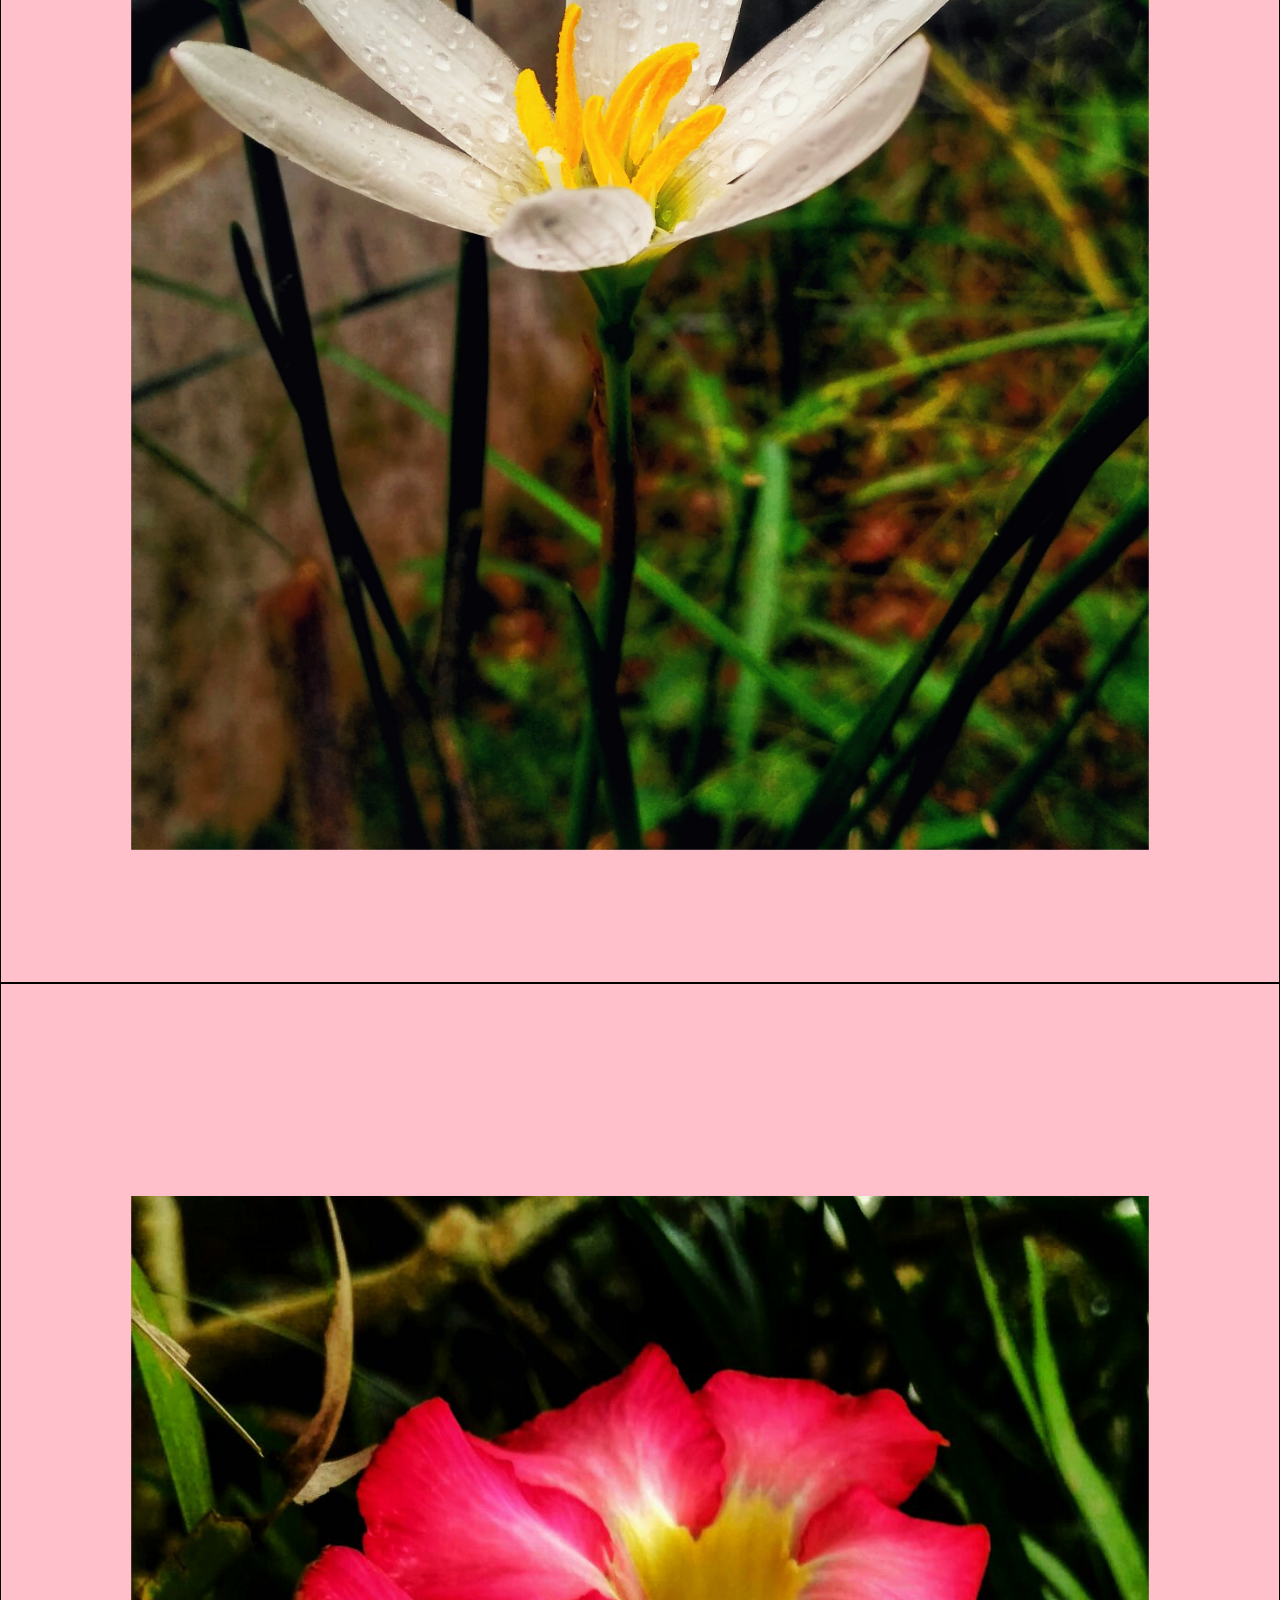
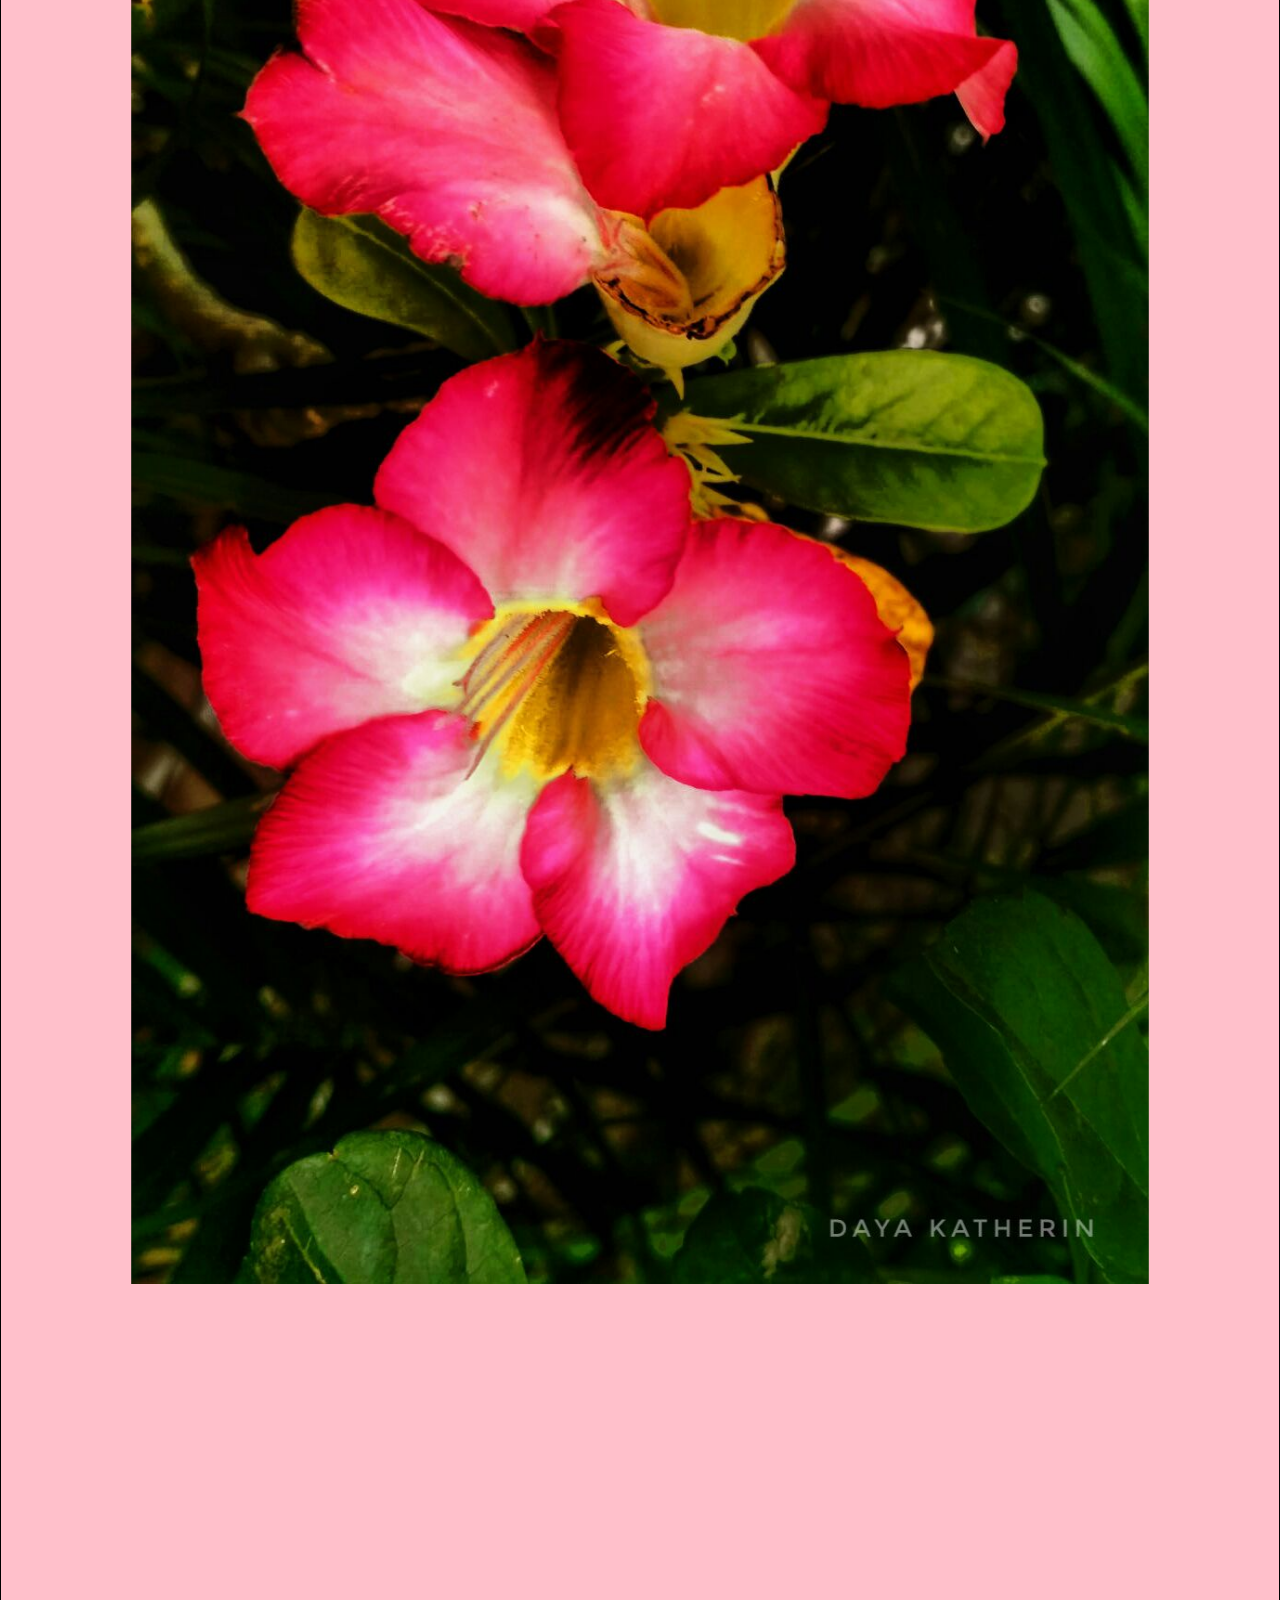
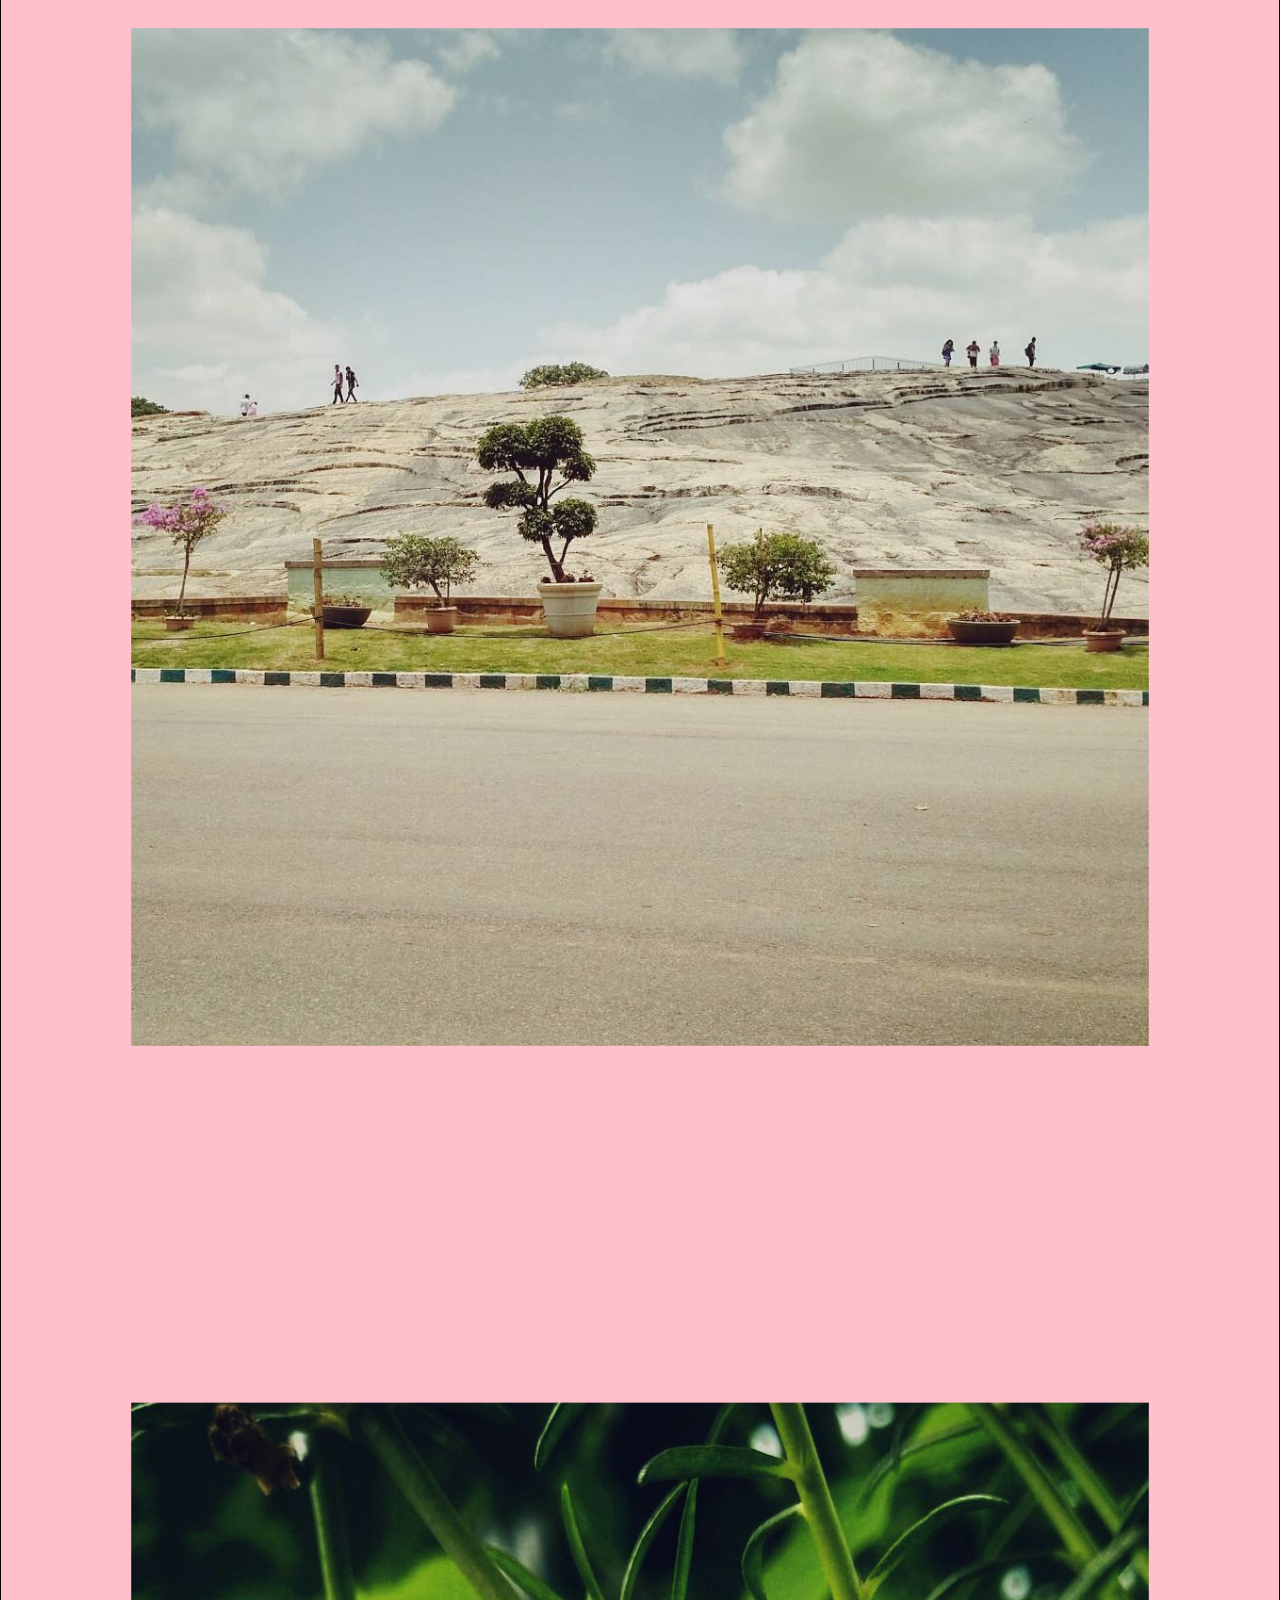
==== commit 022b5760: "image galler" ====
--- a/imagegallery/index.html
+++ b/imagegallery/index.html
@@ -4,7 +4,7 @@
 	<meta charset="utf-8">
 	<meta name="viewport" content="width=device-width, initial-scale=1">
 	<title>IMAGE GALLERY</title>
-	<link rel="stylesheet" href="styles.css">
+	<link rel="stylesheet" href="style.css">
 </head>
 <body>
 <div class="container">
@@ -14,14 +14,14 @@
 		<img src="pic3.jpeg" alt=""/>
 	</div>
 	<div class="section">
-		<img src="fruit.jpg" alt=""/>
-		<img src="rose.jpg" alt=""/>
-		<img src="flower.jpeg" alt=""/>
+		<img src="pic1.jpeg" alt=""/>
+		<img src="rose.jpeg" alt=""/>
+		<img src="flower.jpg" alt=""/>
 	</div>
 	<div class="section">
 		<img src="pic1.jpeg" alt=""/>
-		<img src="aluva.jpg" alt=""/>
-		<img src="fruit.jpg" width="100">
+		<img src="scenery.jpg" alt=""/>
+		<img src="rose.jpeg" width="100">
 	</div>
 </div>
 </body>
--- a/imagegallery/style.css
+++ b/imagegallery/style.css
@@ -0,0 +1,45 @@
+*{
+	box-sizing: border-box;
+}
+body{
+	margin: 0;
+}
+h1{
+	margin: 0;
+}
+.container{
+	background-color: lightblue;
+	display: flex;
+    flex-wrap: wrap;
+}
+.section{
+	background-color: pink;
+	border: 1px solid black;
+	padding: 0px 3px;
+	flex :25%;
+}
+img{
+	width:100%;
+	margin:1px 0;
+	transform: scale(0.8);
+	transition: 2s ease-in-out;
+}
+img:hover{
+	transform: scale(1.1) rotate(-45deg);
+}
+@media(max-width: 991px){
+	.section
+	{
+		flex: 33.3333%;
+	}
+	}
+@media (min-width:767px){
+	.section{
+		flex: 50%;
+	}
+}
+@media (min-width:567px){
+	.section{
+		flex: 100%;
+	}
+}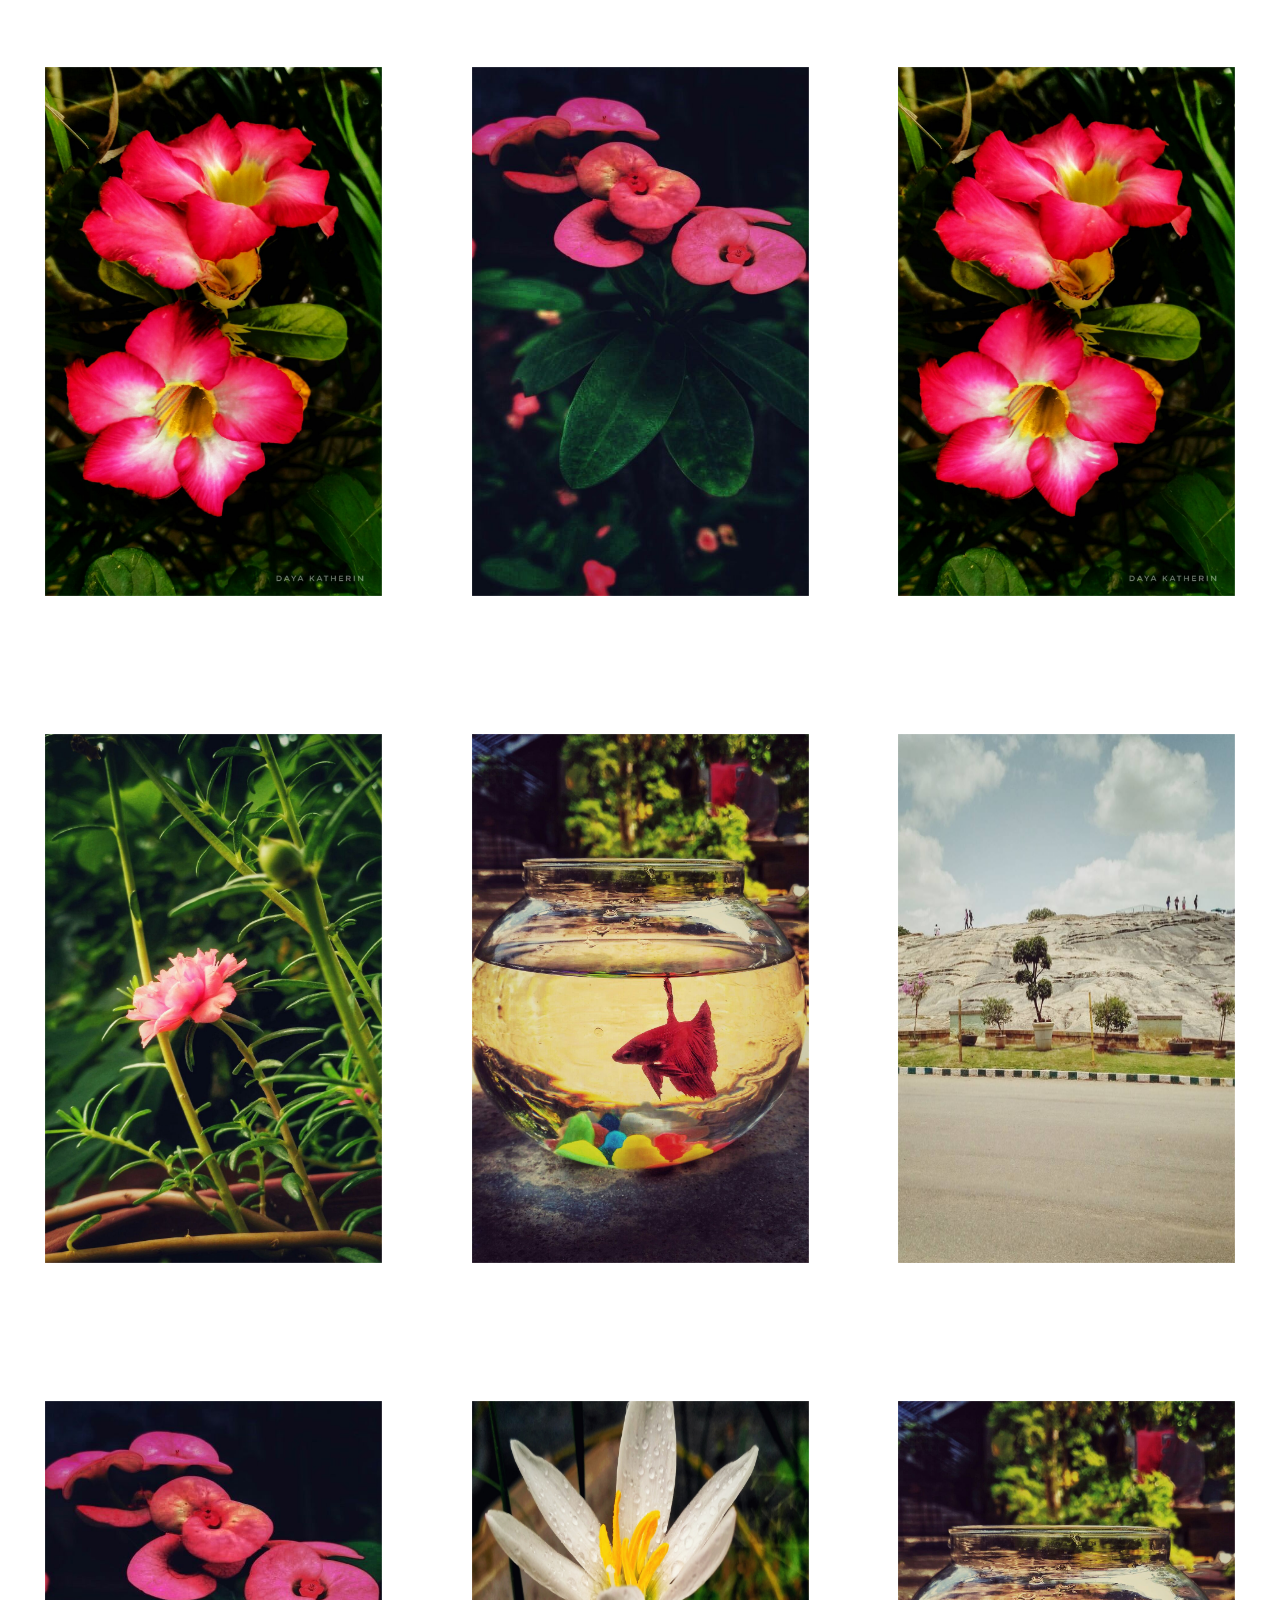
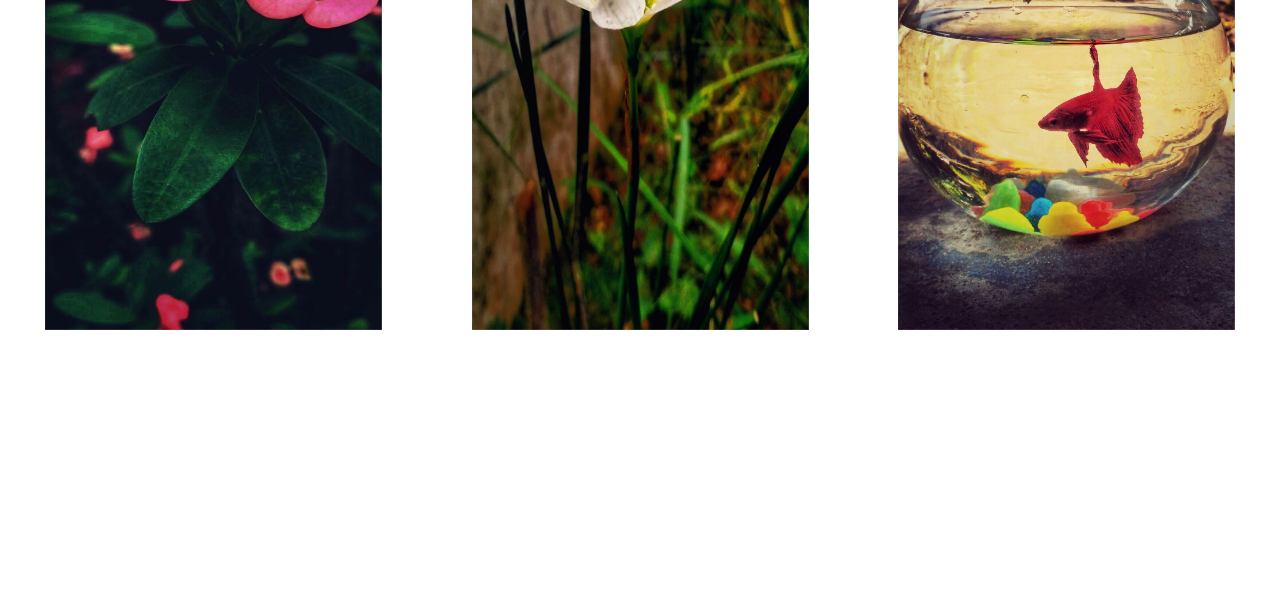
==== commit 898239d2: "image gallery" ====
--- a/imagegallery/index.html
+++ b/imagegallery/index.html
@@ -1,5 +1,5 @@
 <!DOCTYPE html>
-<html>
+<html lang="en">
 <head>
 	<meta charset="utf-8">
 	<meta name="viewport" content="width=device-width, initial-scale=1">
@@ -9,19 +9,19 @@
 <body>
 <div class="container">
 	<div class="section">
-		<img src="pic1.jpeg" alt=""/>
-		<img src="pic2.jpeg" alt=""/>
-		<img src="pic3.jpeg" alt=""/>
+		<img src="./pic1.jpeg" alt=""/>
+		<img src="./rose.jpeg" alt=""/>
+		<img src="./pic3.jpeg" alt=""/>
 	</div>
 	<div class="section">
-		<img src="pic1.jpeg" alt=""/>
-		<img src="rose.jpeg" alt=""/>
-		<img src="flower.jpg" alt=""/>
+		<img src="./pic3.jpeg" alt=""/>
+		<img src="./pic2.jpeg" alt=""/>
+		<img src="./flower.jpg" alt=""/>
 	</div>
 	<div class="section">
-		<img src="pic1.jpeg" alt=""/>
-		<img src="scenery.jpg" alt=""/>
-		<img src="rose.jpeg" width="100">
+		<img src="./pic1.jpeg" alt=""/>
+		<img src="./scenery.jpg" alt=""/>
+		<img src="./pic2.jpeg" alt="">
 	</div>
 </div>
 </body>
--- a/imagegallery/style.css
+++ b/imagegallery/style.css
@@ -1,45 +1,41 @@
 *{
-	box-sizing: border-box;
+    box-sizing: border-box;
 }
+
 body{
-	margin: 0;
-}
-h1{
-	margin: 0;
+    margin: 0;
+
 }
 .container{
-	background-color: lightblue;
-	display: flex;
+    display: flex;
     flex-wrap: wrap;
 }
 .section{
-	background-color: pink;
-	border: 1px solid black;
-	padding: 0px 3px;
-	flex :25%;
+    flex:25%;
+    padding: 0px 3px;
 }
 img{
-	width:100%;
-	margin:1px 0;
-	transform: scale(0.8);
-	transition: 2s ease-in-out;
+    width: 100%;
+    height:30%;
+    margin: 1px 0;
+    transform: scale(0.8);
+    transition: 1s ease-in-out;
 }
 img:hover{
-	transform: scale(1.1) rotate(-45deg);
+    transform: scale(1) rotate(-45deg);
 }
-@media(max-width: 991px){
-	.section
-	{
-		flex: 33.3333%;
-	}
-	}
-@media (min-width:767px){
-	.section{
-		flex: 50%;
-	}
+@media (max-width:991px){
+    .section{
+        flex:33.3333%;
+    }
 }
-@media (min-width:567px){
-	.section{
-		flex: 100%;
-	}
+@media (max-width:767px){
+    .section{
+        flex:50%;
+    }
+}
+@media (max-width:567px){
+    .section{
+        flex:100%;
+    }
 }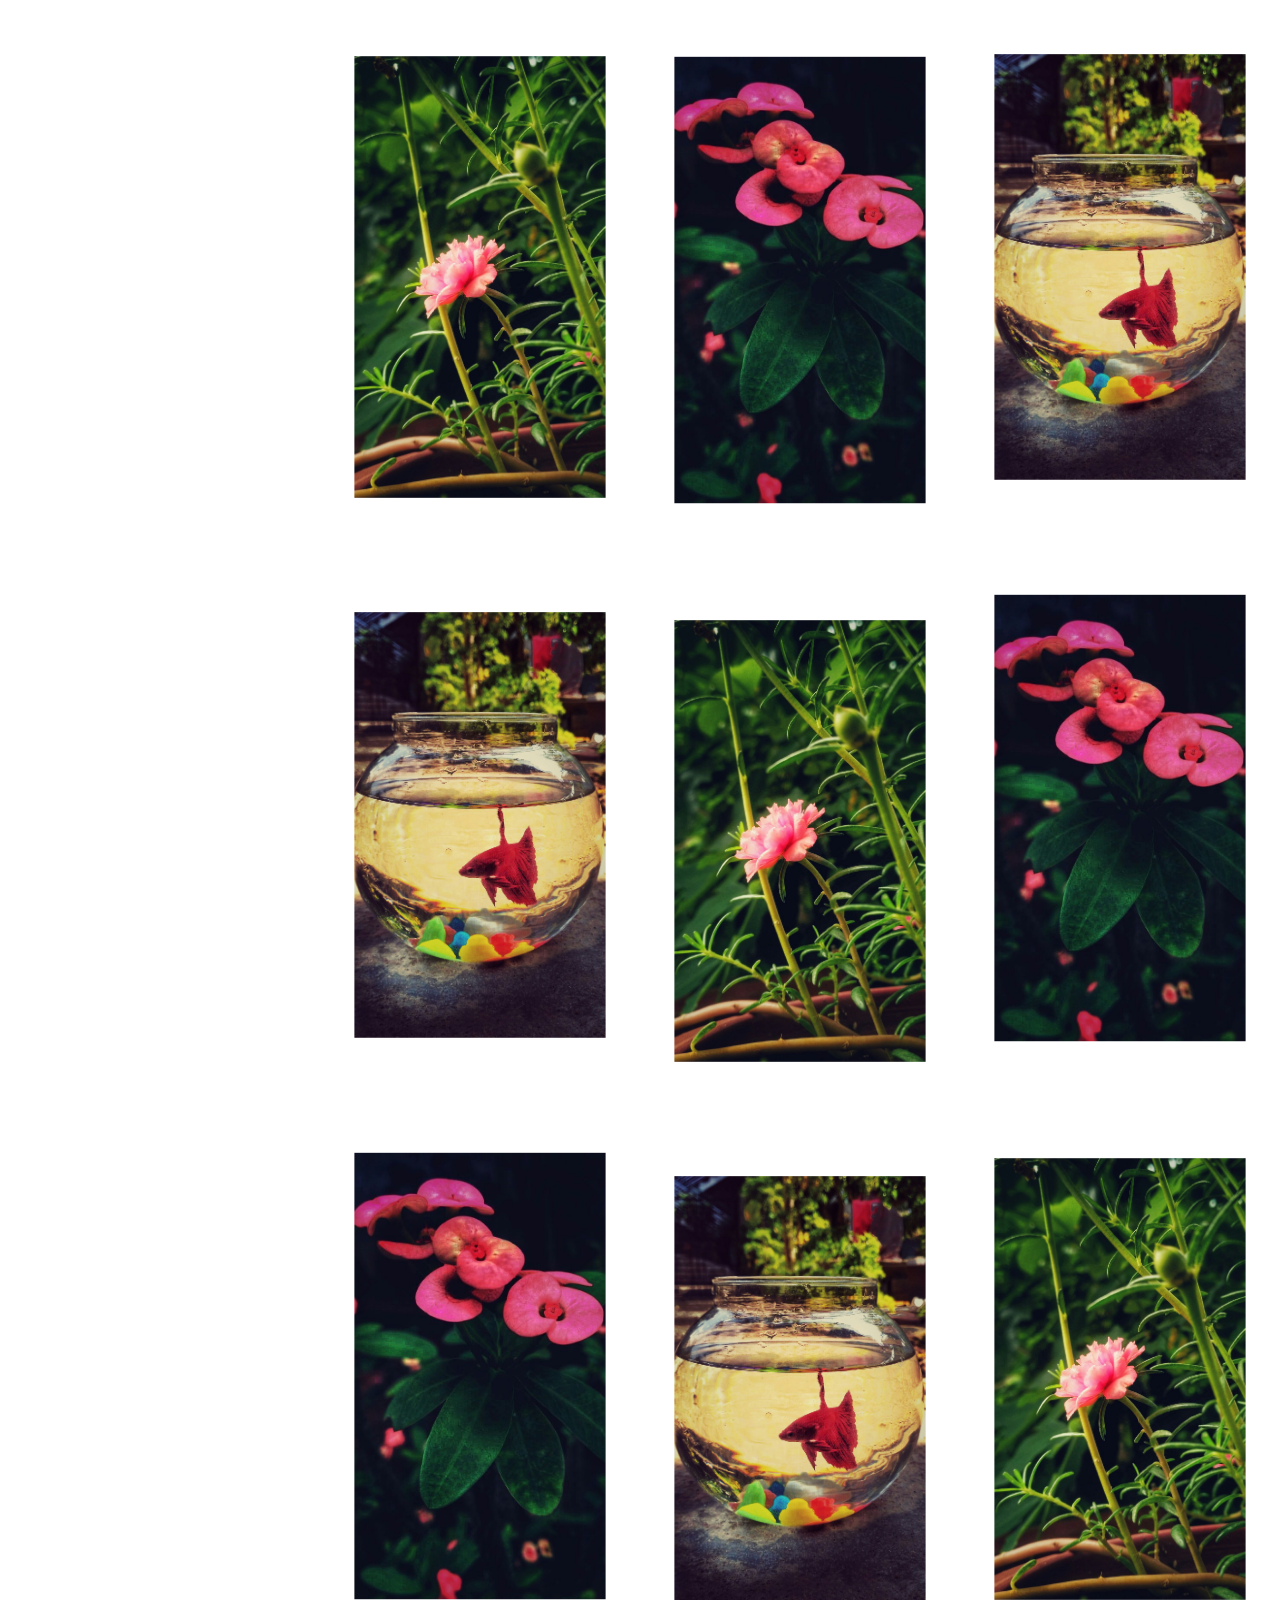
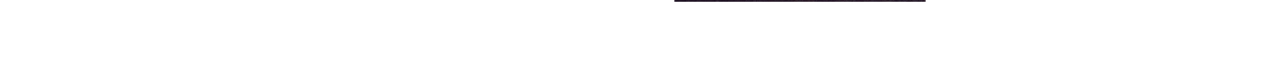
==== commit ae190f8b: "image gallery" ====
--- a/imagegallery/index.html
+++ b/imagegallery/index.html
@@ -1,29 +1,37 @@
 <!DOCTYPE html>
 <html lang="en">
 <head>
-	<meta charset="utf-8">
-	<meta name="viewport" content="width=device-width, initial-scale=1">
-	<title>IMAGE GALLERY</title>
-	<link rel="stylesheet" href="style.css">
+    <meta charset="UTF-8">
+    <meta http-equiv="X-UA-Compatible" content="IE=edge">
+    <meta name="viewport" content="width=device-width, initial-scale=1.0">
+    <title>Document</title>
+    <link rel="stylesheet" href="./style.css">
 </head>
 <body>
-<div class="container">
-	<div class="section">
-		<img src="./pic1.jpeg" alt=""/>
-		<img src="./rose.jpeg" alt=""/>
-		<img src="./pic3.jpeg" alt=""/>
-	</div>
-	<div class="section">
-		<img src="./pic3.jpeg" alt=""/>
-		<img src="./pic2.jpeg" alt=""/>
-		<img src="./flower.jpg" alt=""/>
-	</div>
-	<div class="section">
-		<img src="./pic1.jpeg" alt=""/>
-		<img src="./scenery.jpg" alt=""/>
-		<img src="./pic2.jpeg" alt="">
-	</div>
-</div>
+   <div class="container">
+        <div class="section">
+            <img src="./visual-reverse-image-search-v2_intro.jpg" alt="">
+            <img src="./2021-01-xx_jan-iom_tree-of-life_sh-1080x1440.jpeg" alt="">
+            <img src="./term-bg-1-666de2d941529c25aa511dc18d727160.jpg" alt="">
+            
+        </div>
+        <div class="section">
+            <img src="./pic2.jpeg" alt="">
+            <img src="./pic1.jpeg" alt="">
+            <img src="./pic3.jpeg" alt="">
+            
+        </div>
+        <div class="section">
+            <img src="./pic3.jpeg" alt="">
+            <img src="./pic2.jpeg" alt="">
+            <img src="./pic1.jpeg" alt="">
+        </div>
+        <div class="section">
+            <img src="./pic1.jpeg" alt="">
+            <img src="./pic3.jpeg" alt="">
+            <img src="./pic2.jpeg" alt="">
+            
+        </div>
+   </div> 
 </body>
-</html>
-
+</html>--- a/imagegallery/style.css
+++ b/imagegallery/style.css
@@ -16,14 +16,13 @@
 }
 img{
     width: 100%;
-    height:30%;
     margin: 1px 0;
     transform: scale(0.8);
     transition: 1s ease-in-out;
 }
 img:hover{
     transform: scale(1) rotate(-45deg);
-}
+   }
 @media (max-width:991px){
     .section{
         flex:33.3333%;
